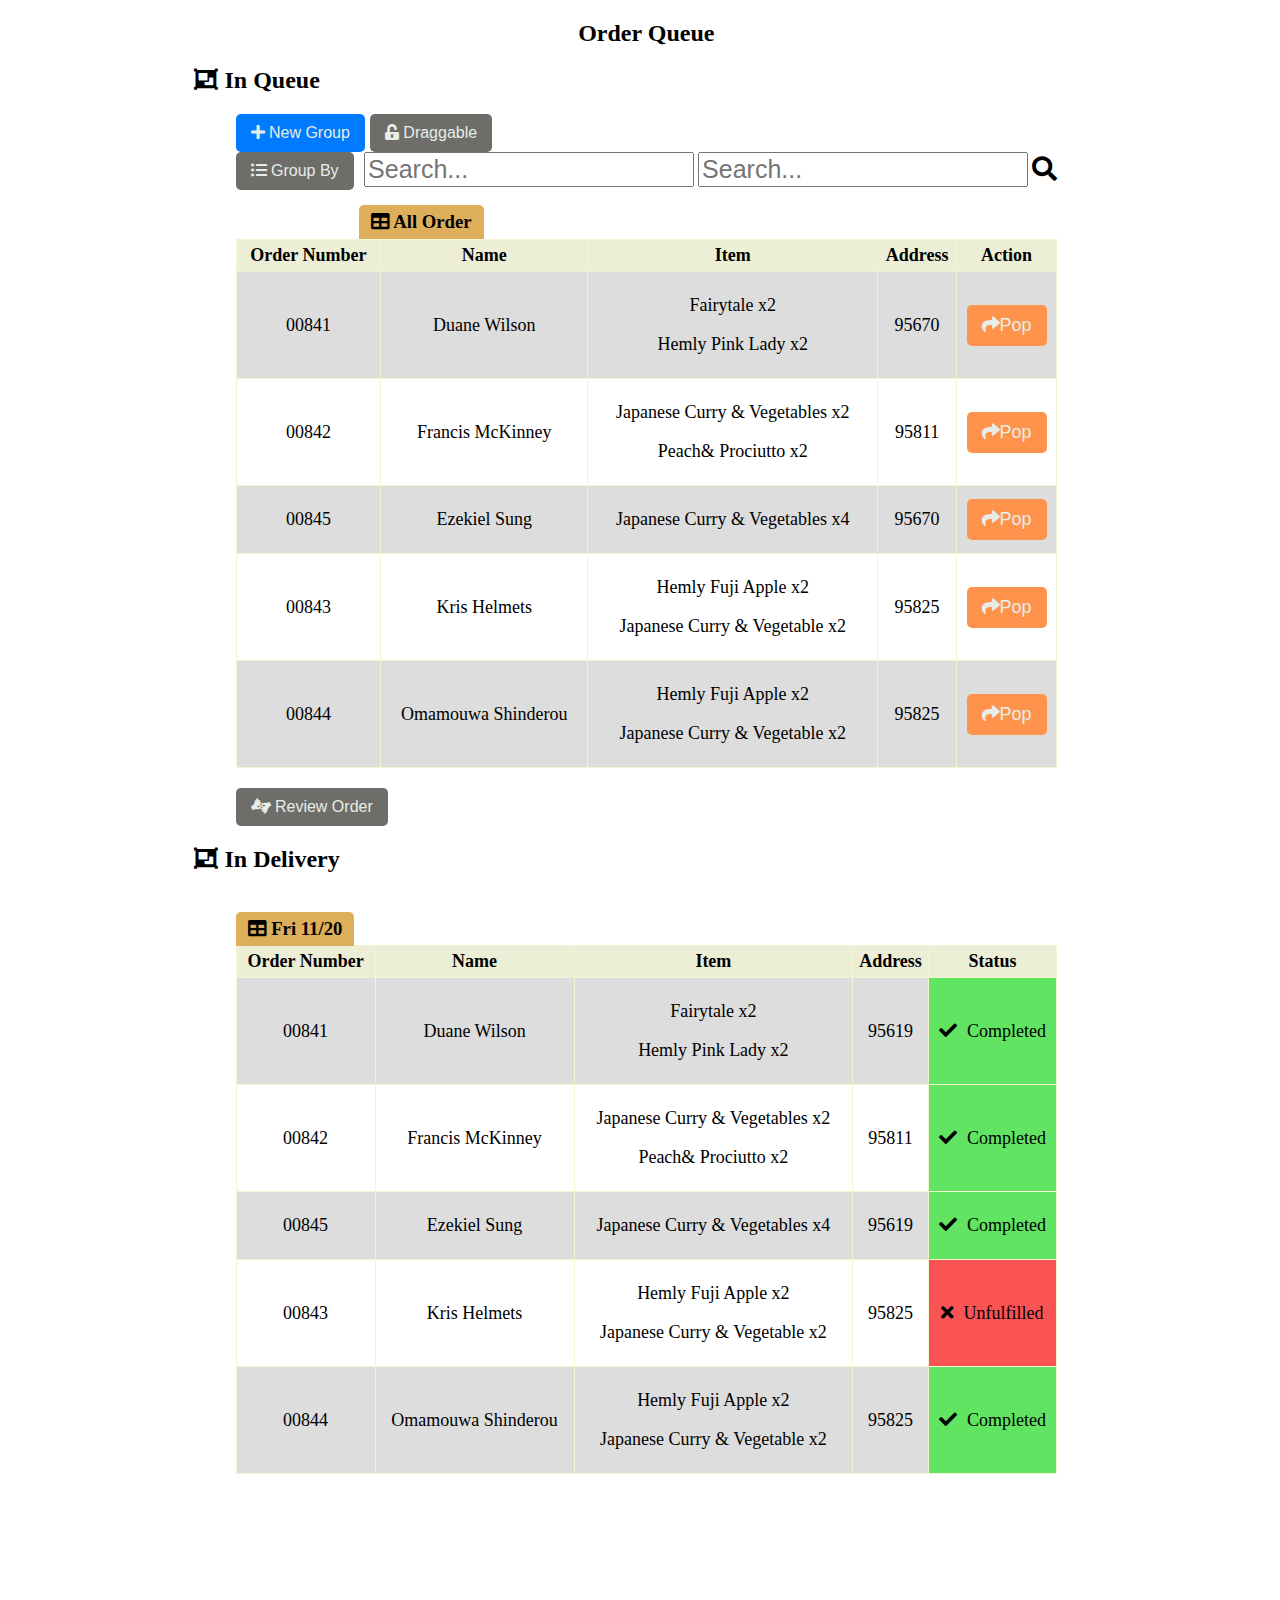
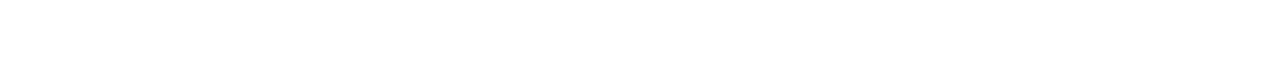
==== index.html @ 40609238 "Update index.html" ====
<!DOCTYPE html>
<html>
    <head>
        <link rel="stylesheet" href="queue.css">
        <link rel="stylesheet" href="modal.css">
        <link rel="stylesheet" href="https://cdnjs.cloudflare.com/ajax/libs/font-awesome/5.15.1/css/all.min.css">
        <title >Delta Hand Pie Internal-Queue </title>
    </head>
<body>
    <header>

    </header>
    <div class="container content">
        <h2 class ="content-heading"></i>Order Queue</h2>
        <div class = "content-label">
            <h2 class="queue-heading">
                <i class="fa fa-object-group" aria-hidden="true"></i> In Queue</h2>
            <div class="newGroup">
                <button id="modal-btn" type="button" class = "button button-add">
                    <i class="fa fa-plus"></i>
                    New Group
                </button>
            </div>
                
            <div dra id="my-modal" class="modal">
                <div class="modal-content">
                 <div class="modal-header">
                <span class="close">&times;</span>
                 <h2>Create New Group</h2>
                </div>
                <div class="modal-body">
                    <form>
                        <fieldset>
                          <legend>New Group</legend>
                          <p>
                            <label>Group Name:</label>
                            <input type = "text"
                                   id = "groupName"
                                   value = "95670" 
                                   placeholder="Enter Group Name"/>
                        </fieldset>
                      </form>
                </div>
                <div class="modal-footer">
                <form action="createGroup.html">
                    <input class="button button-modal" type="submit" value="OK" />
                    <form action="index.html">
                        <input class="button button-modal" type="submit" value="Cancel" />
                    </form>
                </form>
                
                 </div>
                </div>
            </div>
            <button id="dragble-button" type="button" class = "button button-hold">
                <i id="unlockIcon" class="fa fa-unlock-alt" aria-hidden="true"></i>
                Draggable
            </button>
            <div class="search-box">

                <input id="myInput" type = "text" placeholder="Search..." onkeyup="filterTable()">
                <input type = "text" placeholder="Search...">
                <i class="fa fa-search" aria-hidden="true"></i>
            </div>
            <div class="dropdown">  <button type="button" class = "button button-normal">
                <i class="fa fa-list-ul" aria-hidden="true"></i>
                Group By
            </button></div>
           
        </div>
        <div class= "queue-catagories">
            <h3 class = "queue-group-heading">
                <i class="fa fa-table" aria-hidden="true"></i> All Order</h3>
            <table id="allOrderTable" class = "table-content">
                <tr>
                    <th>Order Number</th>
                    <th>Name</th>
                    <th>Item</th>
                    <th>Address</th>
                    <th>Action</th>
                </tr>
                <tr>
                    <td>00841</td>
                    <td>Duane Wilson</td>
                    <td>
                        <p>Fairytale x2</p>
                        <p>Hemly Pink Lady x2</p>
                    </td>
                    <td>95670</td>
                    <td>
                        <button class="button button-pop" onclick="pop(this)">
                            <i class="fa fa-share" aria-hidden="true"></i></i>Pop
                        </button>
                    </td>
                </tr>
                <tr>
                    <td>00842</td>
                    <td>Francis McKinney</td>
                    <td>
                        <p>Japanese Curry & Vegetables x2</p>
                        <p>Peach& Prociutto x2</p>
                    </td>
                    <td>95811</td>
                    <td>
                        <button class="button button-pop"onclick="pop(this)">
                            <i class="fa fa-share" aria-hidden="true"></i></i>Pop
                        </button>
                    </td>
                </tr>
                <tr>
                    <td>00845</td>
                    <td>Ezekiel Sung</td>
                    <td>
                        <p>Japanese Curry & Vegetables x4</p></td>
                    <td>95670</td>
                    <td>
                        <button class="button button-pop"onclick="pop(this)">
                            <i class="fa fa-share" aria-hidden="true"></i></i>Pop
                        </button>
                    </td>
                </tr>
                <tr>
                    <td>00843</td>
                    <td>Kris Helmets</td>
                    <td>
                        <p>Hemly Fuji Apple x2</p>
                        <p>Japanese Curry & Vegetable x2</p>
                    </td>
                    <td>95825</td>
                    <td>
                        <button class="button button-pop"onclick="pop(this)">
                            <i class="fa fa-share" aria-hidden="true"></i></i>Pop
                        </button>
                    </td>
                </tr>
                <tr>
                    <td>00844</td>
                    <td>Omamouwa Shinderou</td>
                    <td>
                        <p>Hemly Fuji Apple x2</p>
                        <p>Japanese Curry & Vegetable x2</p>
                    </td>
                    <td>95825</td>
                    <td>
                        <button class="button button-pop"onclick="pop(this)">
                            <i class="fa fa-share" aria-hidden="true"></i></i>Pop
                        </button>
                    </td>
                </tr>
            </table>
        </div>
         
        <button type="button" class = "button button-normal">
            <i class="fa fa-american-sign-language-interpreting" aria-hidden="true"></i>
            Review Order
        </button>
                    
      
        <div class="queue-catagories">
            <h2 class="queue-heading">
                <i class="fa fa-object-group" aria-hidden="true"></i> In Delivery</h2>
        </div>
        <h3 class = "queue-group-heading">
            <i class="fa fa-table" aria-hidden="true"></i> Fri 11/20 </h3>
        <table class = "table-content">
            <tr>
                <th>Order Number</th>
                <th>Name</th>
                <th>Item</th>
                <th>Address</th>
                <th>Status</th>
            </tr>
            <tr>
                <td>00841</td>
                <td>Duane Wilson</td>
                <td>
                    <p>Fairytale x2</p>
                    <p>Hemly Pink Lady x2</p>
                </td>
                <td>95619</td>
                <td class="status completed">
                    <i class="fa fa-check"></i>Completed
                </td>
            </tr>
            <tr>
                <td>00842</td>
                <td>Francis McKinney</td>
                <td>
                    <p>Japanese Curry & Vegetables x2</p>
                    <p>Peach& Prociutto x2</p>
                </td>
                <td>95811</td>
                <td class="status completed">
                    <i class="fa fa-check"></i>Completed
                </td>
            </tr>
            <tr>
                <td>00845</td>
                <td>Ezekiel Sung</td>
                <td>
                    <p>Japanese Curry & Vegetables x4</p></td>
                <td>95619</td>
                <td class="status completed">
                    <i class="fa fa-check"></i>Completed
                </td>
            </tr>
            <tr>
                <td>00843</td>
                <td>Kris Helmets</td>
                <td>
                    <p>Hemly Fuji Apple x2</p>
                    <p>Japanese Curry & Vegetable x2</p>
                </td>
                <td>95825</td>
                <td class="status unfulfilled">
                    <i class="fa fa-times"></i>Unfulfilled
                </td>
            </tr>
            <tr>
                <td>00844</td>
                <td>Omamouwa Shinderou</td>
                <td>
                    <p>Hemly Fuji Apple x2</p>
                    <p>Japanese Curry & Vegetable x2</p>
                </td>
                <td>95825</td>
                <td class="status completed">
                    <i class="fa fa-check"></i>Completed
                </td>
            </tr>
        </table>
    </div>
    <script src ="main.js">
    </script>
</body>

</html>
---- queue.css ----
.container{
    width:65%;
    margin-left: 18%;
    margin-bottom:200px;
}
.content-heading{
    text-align: center;
}
.queue-heading{
    margin-left: -5%;
}
.queue-group-heading{
    background-color: rgb(221, 175, 90);
    display: inline-block;
    padding: 6px 12px;
    border-top-left-radius: 5px;
    border-top-right-radius: 5px;
}

.table-content{
    border-collapse: collapse;
    border-bottom-right-radius: 10px;
    border-bottom-left-radius: 10px;
    font-size: 18px;
    margin-top: -19px;
    margin-bottom: 20px;
    width: 100%;
}
tr:first-child{
    padding-top:20px;
    padding-bottom:20px;
    padding-right:20px;
    background-color: rgb(236, 238, 214);
}
td,th{
    border: 1px solid #f2f5d2;
    text-align: center;
    padding: 5px 0px;
}
tr:nth-child(even) {
    background-color: #dddddd;
  }
.search-box{
    float: right;
}

.search-box input[type="text"] {
    font-size:25px;
    display: inline-block;
}

.search-box input[type="text"]:focus {
    outline: 0;
  }
.search-box i{
    font-size:25px;
    text-align: center;
}
.no-table{
    text-align: center;
}
.button {
    padding: 10px 15px;
    font-size: 1em;
    border-radius: 5px;
    border: 0;
    color: rgb(230, 238, 231);
}
a {
    text-decoration: none;;
}  
.button-add{
    background: #007bff;
}
.button-hold{
    background: #6e6d6a;
}
.button-normal{
    background: #6e6d6a;
}
.button-pop{
    background: #ff934b;
}
.button-modal{
    background: #e9e7da;
    color: rgb(20, 22, 20);
}
.button-drop{
    background: #6e6d6a;
}
.status.completed{
    background: rgb(97, 228, 97);
}
.status.unfulfilled{
    background: rgb(250, 83, 83);
}
.status.inDelivery{
    background: rgb(196, 192, 3);
}
.status i{
    margin-right: 10px;
}

.dropdown{
    float:left;
    padding-right: 5px;
}
.newGroup{
    float:left;
    padding-right: 5px;
}
---- modal.css ----
:root {
    --modal-duration: 1s;
    --modal-color: linear-gradient(90deg, rgba(2,0,36,1) 0%, rgb(178, 105, 241) 50%, rgba(2,0,36,1) 100%);
}
.modal {
    display: none;
    position: fixed;
    z-index: 1;
    left: 0;
    top: 0;
    height: 100%;
    width: 100%;
    overflow: auto;
    background-color: rgba(0, 0, 0, 0.5);
  }
  
  .modal-content {
    margin: 10% auto;
    width: 60%;
    box-shadow: 0 5px 8px 0 rgba(0, 0, 0, 0.2), 0 7px 20px 0 rgba(0, 0, 0, 0.17);
    animation-name: modalopen;
    animation-duration: var(--modal-duration);
  }
  
  .modal-header h2,
  .modal-footer h3 {
    margin: 0;
  }
  
  .modal-header {
    background: var(--modal-color);
    padding: 15px;
    color: #fff;
    border-top-left-radius: 5px;
    border-top-right-radius: 5px;
  }
  
  .modal-body {
    padding: 10px 20px;
    background: #fff;
  }
  
  .modal-footer {
    background: var(--modal-color);
    padding: 10px;
    color: #fff;
    text-align: center;
    border-bottom-left-radius: 5px;
    border-bottom-right-radius: 5px;
  }
  
  .close {
    color: #ccc;
    float: right;
    font-size: 30px;
    color: #fff;
  }
  
  .close:hover,
  .close:focus {
    color: #000;
    text-decoration: none;
    cursor: pointer;
  }
  
  @keyframes modalopen {
    from {
      opacity: 0;
    }
    to {
      opacity: 1;
    }
  }
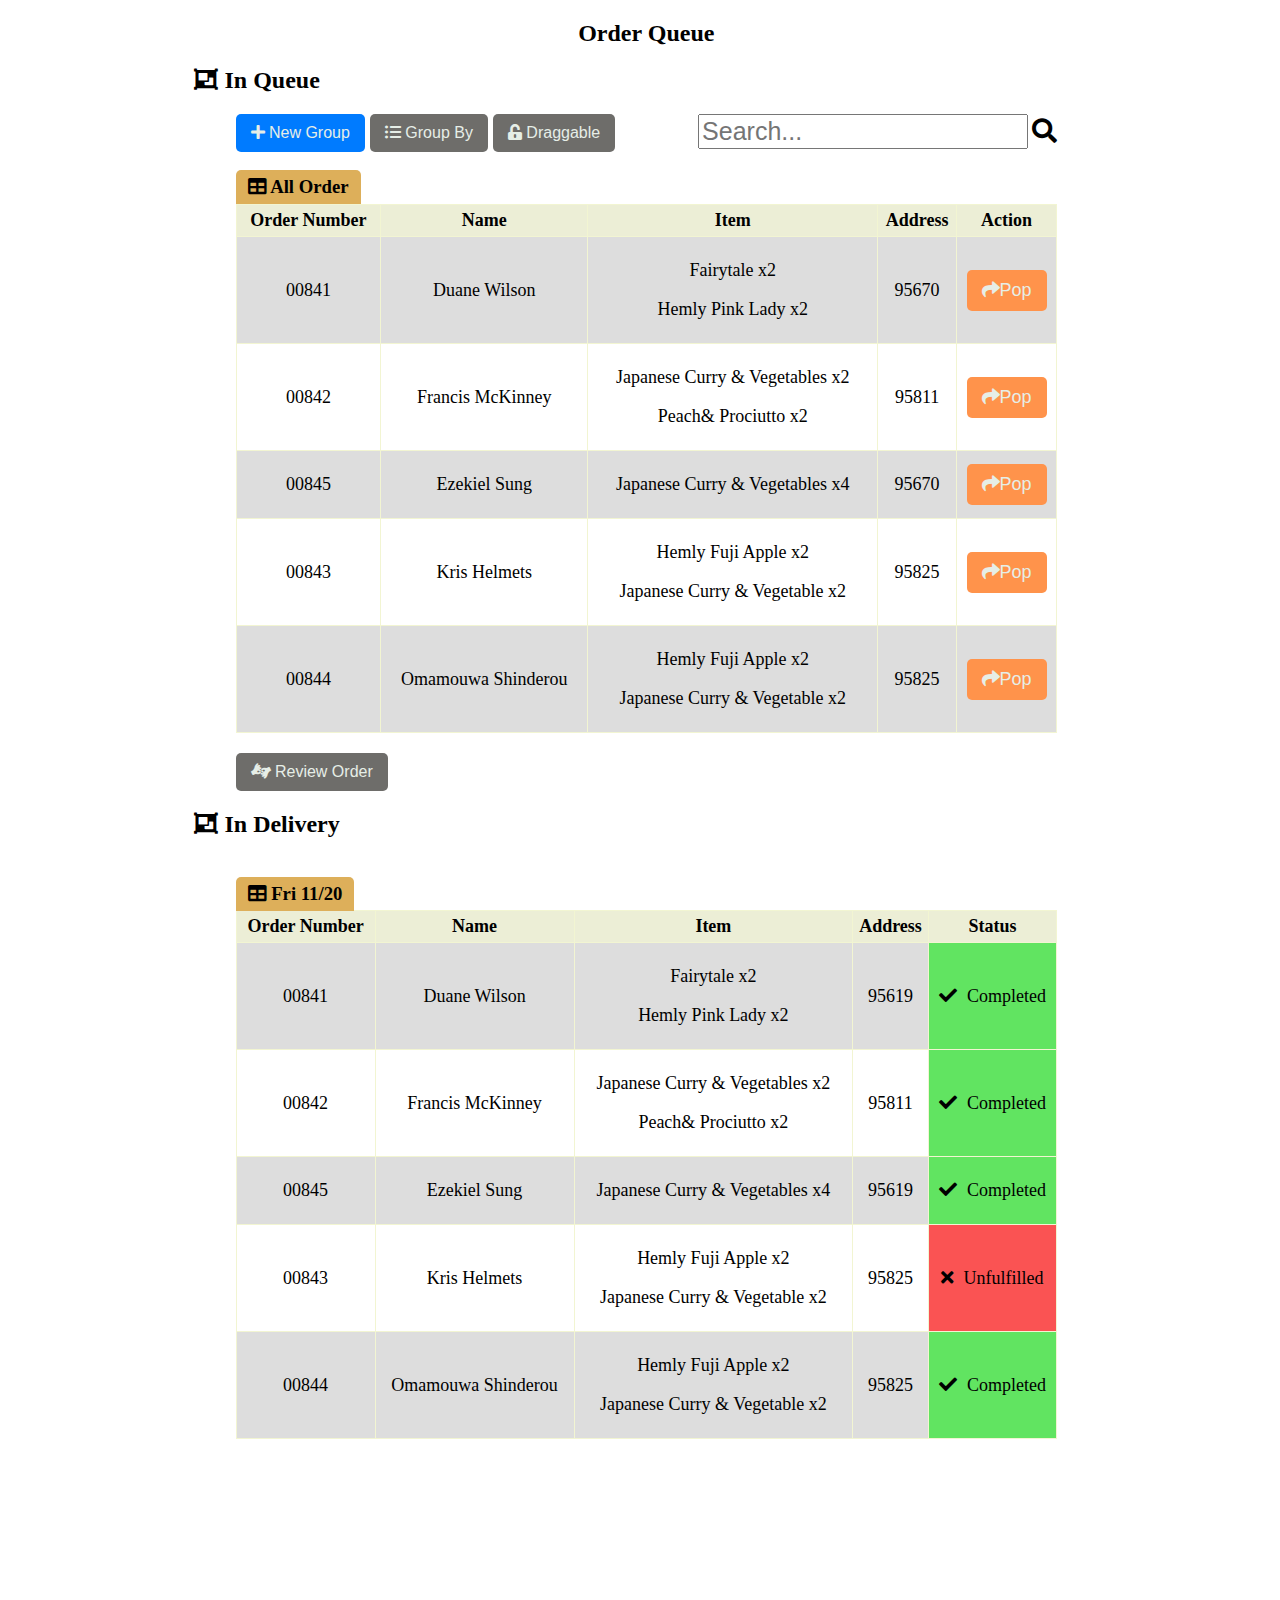
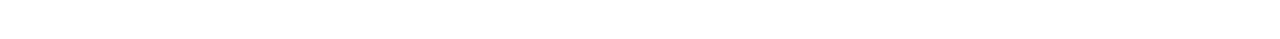
==== commit 2dbdc806: "test" ====
--- a/index.html
+++ b/index.html
@@ -57,9 +57,7 @@
                 Draggable
             </button>
             <div class="search-box">
-
                 <input id="myInput" type = "text" placeholder="Search..." onkeyup="filterTable()">
-                <input type = "text" placeholder="Search...">
                 <i class="fa fa-search" aria-hidden="true"></i>
             </div>
             <div class="dropdown">  <button type="button" class = "button button-normal">
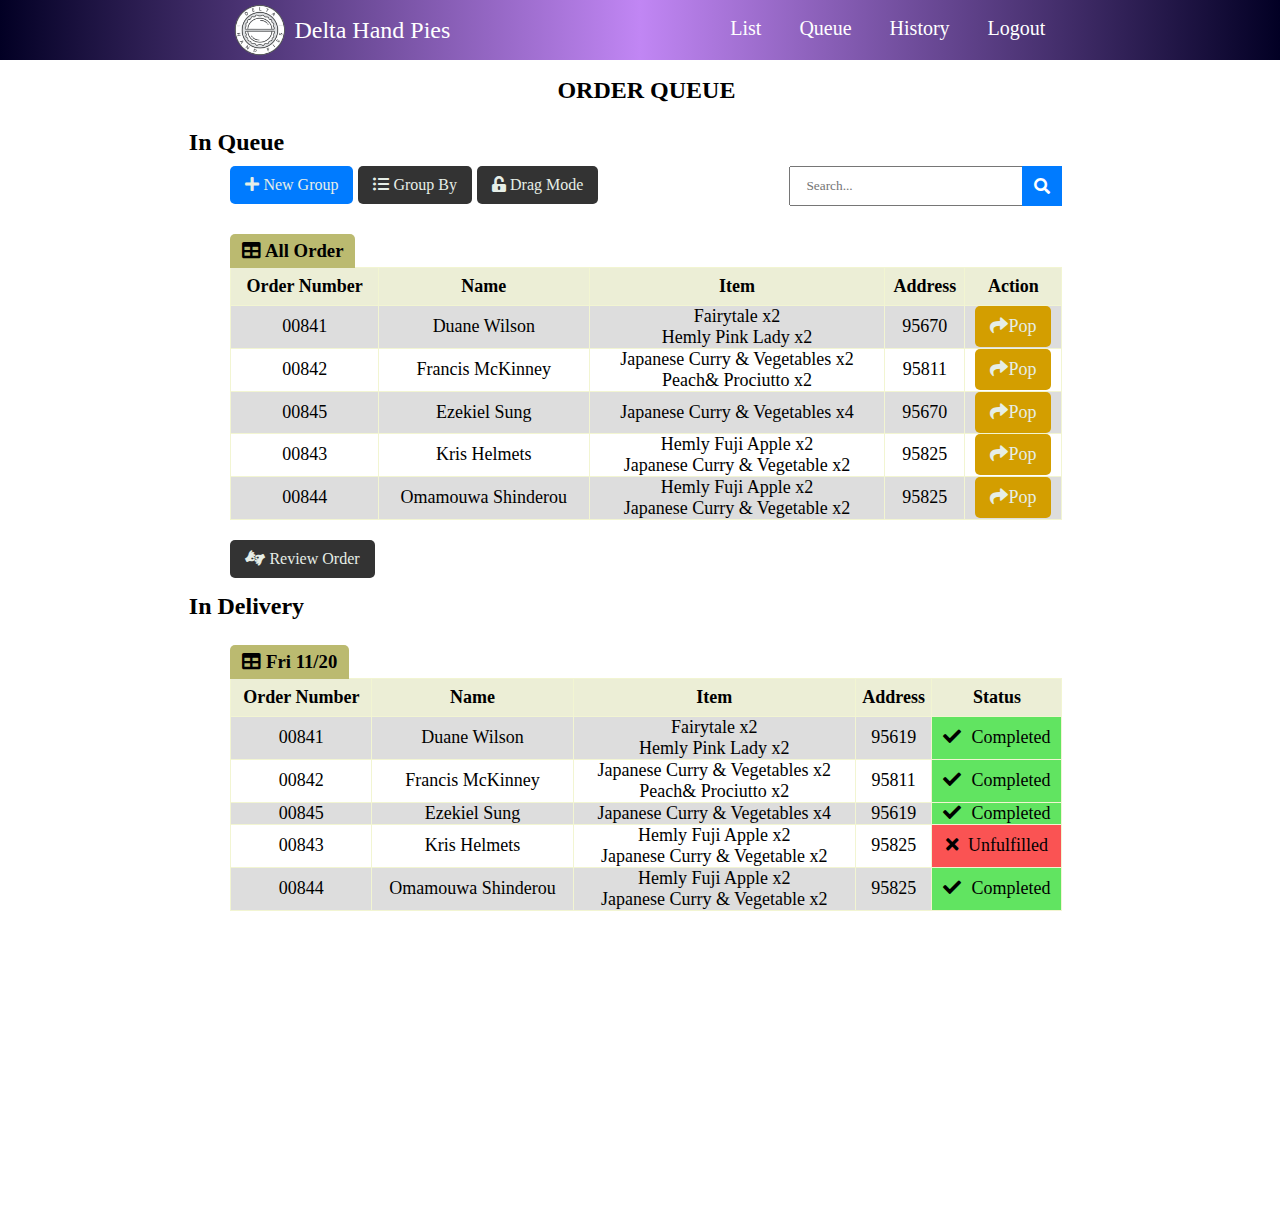
==== commit 5941fe84: "final improve Hi-fidelity" ====
--- a/index.html
+++ b/index.html
@@ -3,25 +3,40 @@
     <head>
         <link rel="stylesheet" href="queue.css">
         <link rel="stylesheet" href="modal.css">
+        <link rel="stylesheet" href="nav.css">
+        <link rel="stylesheet" href="dropdown.css">
         <link rel="stylesheet" href="https://cdnjs.cloudflare.com/ajax/libs/font-awesome/5.15.1/css/all.min.css">
         <title >Delta Hand Pie Internal-Queue </title>
     </head>
 <body>
     <header>
-
+        <nav>
+			<div class="container">
+			<div class="nav-brand"> 
+				<img src="logo.png" alt="">
+				<h2>Delta Hand Pies</h2>
+			</div>
+			<ul>
+				<li><a href="list.html">List</a></li>
+				<li><a href="queue.html">Queue</a></li>
+				<li><a href="#">History</a></li>
+				<li><a href="index.html">Logout</a></li>
+			</ul>
+			</div>
+		</nav>
     </header>
     <div class="container content">
-        <h2 class ="content-heading"></i>Order Queue</h2>
+        <h2 class ="content-heading"></i>ORDER QUEUE</h2>
         <div class = "content-label">
             <h2 class="queue-heading">
-                <i class="fa fa-object-group" aria-hidden="true"></i> In Queue</h2>
+                </i> In Queue</h2>
             <div class="newGroup">
                 <button id="modal-btn" type="button" class = "button button-add">
                     <i class="fa fa-plus"></i>
                     New Group
                 </button>
             </div>
-                
+            
             <div dra id="my-modal" class="modal">
                 <div class="modal-content">
                  <div class="modal-header">
@@ -35,37 +50,50 @@
                           <p>
                             <label>Group Name:</label>
                             <input type = "text"
-                                   id = "groupName"
-                                   value = "95670" 
-                                   placeholder="Enter Group Name"/>
+                                   id = "newGroupName" 
+                                   placeholder="Enter Group Name"
+                                   onkeyup="getName()">
                         </fieldset>
                       </form>
                 </div>
                 <div class="modal-footer">
-                <form action="createGroup.html">
-                    <input class="button button-modal" type="submit" value="OK" />
-                    <form action="index.html">
-                        <input class="button button-modal" type="submit" value="Cancel" />
-                    </form>
-                </form>
+                    <button id="create-group" type="button" class = "button button-hold" onclick="addGroup()">
+                        <i class="fa fa-check" aria-hidden="true"></i>
+                        OK
+                </button>
+                <button id ="close" type="button" class = "button button-hold">
+                    <i class="fa fa-times" aria-hidden="true"></i>
+                        Cancel
+                </button>
                 
                  </div>
                 </div>
             </div>
             <button id="dragble-button" type="button" class = "button button-hold">
                 <i id="unlockIcon" class="fa fa-unlock-alt" aria-hidden="true"></i>
-                Draggable
+                Drag Mode
             </button>
             <div class="search-box">
-                <input id="myInput" type = "text" placeholder="Search..." onkeyup="filterTable()">
+                <input id="mySearchInput" type = "text" placeholder="Search..." onkeyup="filterTable()">
                 <i class="fa fa-search" aria-hidden="true"></i>
             </div>
-            <div class="dropdown">  <button type="button" class = "button button-normal">
-                <i class="fa fa-list-ul" aria-hidden="true"></i>
-                Group By
-            </button></div>
+            <div class="dropdown"> 
+                <button type="button" class = "button button-drop" onclick="dropDown()">
+               <i class="fa fa-list-ul" aria-hidden="true"></i>
+               Group By
+                </button>
+               <div id="myDropdown" class="dropdown-content">
+                <button type="button" class = "button button-dropDown" onclick="SortByDate()">
+                        Date
+                </button>
+                <button type="button" class = "button button-dropDown"onclick="SortByAddress()">
+                        Address
+                </button>
+               </div> 
+           </div>
            
         </div>
+     
         <div class= "queue-catagories">
             <h3 class = "queue-group-heading">
                 <i class="fa fa-table" aria-hidden="true"></i> All Order</h3>
@@ -77,7 +105,7 @@
                     <th>Address</th>
                     <th>Action</th>
                 </tr>
-                <tr>
+                <tr class="draggable" draggable="false" ondragstart="start()" ondragover="dragover()" ondrop="drop()">
                     <td>00841</td>
                     <td>Duane Wilson</td>
                     <td>
@@ -91,7 +119,7 @@
                         </button>
                     </td>
                 </tr>
-                <tr>
+                <tr class="draggable" draggable="false" ondragstart="start()" ondragover="dragover()" ondrop="drop()">
                     <td>00842</td>
                     <td>Francis McKinney</td>
                     <td>
@@ -105,7 +133,7 @@
                         </button>
                     </td>
                 </tr>
-                <tr>
+                <tr class="draggable" draggable="false" ondragstart="start()" ondragover="dragover()"ondrop="drop()">
                     <td>00845</td>
                     <td>Ezekiel Sung</td>
                     <td>
@@ -117,7 +145,7 @@
                         </button>
                     </td>
                 </tr>
-                <tr>
+                <tr class="draggable" draggable="false" ondragstart="start()" ondragover="dragover()"ondrop="drop()">
                     <td>00843</td>
                     <td>Kris Helmets</td>
                     <td>
@@ -131,7 +159,7 @@
                         </button>
                     </td>
                 </tr>
-                <tr>
+                <tr class="draggable" draggable="false" ondragstart="start()" ondragover="dragover()"ondrop="drop()">
                     <td>00844</td>
                     <td>Omamouwa Shinderou</td>
                     <td>
@@ -148,86 +176,199 @@
             </table>
         </div>
          
-        <button type="button" class = "button button-normal">
+        <button id="modal-btn1"  type="button" class = "button button-normal">
             <i class="fa fa-american-sign-language-interpreting" aria-hidden="true"></i>
             Review Order
         </button>
+        <div dra id="my-modal1" class="modal">
+            <div class="modal-content">
+             <div class="modal-header">
+            <span class="close1">&times;</span>
+             <h2>Review Order</h2>
+            </div>
+            <div class="modal-body">
+                <form>
+                    <fieldset>
+                      <legend>All Group Order</legend>
+                      <h3 class = "queue-group-heading">
+                        <i class="fa fa-table" aria-hidden="true"></i> 95670</h3>
+                        <table class = "table-content">
+                            <tr>
+                                <th>Order Number</th>
+                                <th>Name</th>
+                                <th>Item</th>
+                                <th>Address</th>
+    
+                            </tr>
+                            <tr class="draggable" draggable="false" ondragstart="start()" ondragover="dragover()">
+                                <td>00841</td>
+                                <td>Duane Wilson</td>
+                                <td>
+                                    <p>Fairytale x2</p>
+                                    <p>Hemly Pink Lady x2</p>
+                                </td>
+                                <td>95670</td>
+                             
+                            </tr>
+                            
+                            <tr class="draggable" draggable="false" ondragstart="start()" ondragover="dragover()"> 
+                                <td>00845</td>
+                                <td>Ezekiel Sung</td>
+                                <td>
+                                    <p>Japanese Curry & Vegetables x4</p></td>
+                                <td>95670</td>
+                              
+                            </tr>
+                          
+                        </table>
+                    <h3 class = "queue-group-heading">
+                        <i class="fa fa-table" aria-hidden="true"></i> 95811</h3>
+                    <table class = "table-content">
+                        <tr>
+                            <th>Order Number</th>
+                            <th>Name</th>
+                            <th>Item</th>
+                            <th>Address</th>
+                           
+                        </tr>
+                        <tr class="draggable" draggable="false" ondragstart="start()" ondragover="dragover()">
+                            <td>00842</td>
+                            <td>Francis McKinney</td>
+                            <td>
+                                <p>Japanese Curry & Vegetables x2</p>
+                                <p>Peach& Prociutto x2</p>
+                            </td>
+                            <td>95811</td>
+                          
+                        </tr>
+                      
+                          
+                    </table>
+                    <h3 class = "queue-group-heading">
+                        <i class="fa fa-table" aria-hidden="true"></i> 95825</h3>
+                    <table class = "table-content">
+                        <tr>
+                            <th>Order Number</th>
+                            <th>Name</th>
+                            <th>Item</th>
+                            <th>Address</th>
+                            
+                        </tr>
+                        <tr class="draggable" draggable="false" ondragstart="start()" ondragover="dragover()">
+                            <td>00843</td>
+                            <td>Kris Helmets</td>
+                            <td>
+                                <p>Hemly Fuji Apple x2</p>
+                                <p>Japanese Curry & Vegetable x2</p>
+                            </td>
+                            <td>95825</td>
+                            
+                        </tr>
+                        <tr class="draggable" draggable="false" ondragstart="start()" ondragover="dragover()">
+                            <td>00844</td>
+                            <td>Omamouwa Shinderou</td>
+                            <td>
+                                <p>Hemly Fuji Apple x2</p>
+                                <p>Japanese Curry & Vegetable x2</p>
+                            </td>
+                            <td>95825</td>
+                           
+                        </tr>
+                    </table> 
+                    </fieldset>
+                  </form>
+            </div>
+            <div class="modal-footer">
+            <button id="create-group" type="button" class = "button button-hold" onclick="pushOrder()">
+                    <i class="fa fa-check" aria-hidden="true"></i>
+                    Push Order
+            </button>
+            <button id ="close1" type="button" class = "button button-hold">
+                <i class="fa fa-times" aria-hidden="true"></i>
+                    Cancel
+            </button>
+            
+             </div>
+            </div>
+        </div>             
                     
-      
-        <div class="queue-catagories">
-            <h2 class="queue-heading">
-                <i class="fa fa-object-group" aria-hidden="true"></i> In Delivery</h2>
+            <div class="queue-catagories">
+                <h2 class="queue-heading">
+                    </i> In Delivery</h2>
+            
+            <h3 class = "queue-group-heading">
+                <i class="fa fa-table" aria-hidden="true"></i> Fri 11/20 </h3>
+            <table class = "table-content">
+                <tr>
+                    <th>Order Number</th>
+                    <th>Name</th>
+                    <th>Item</th>
+                    <th>Address</th>
+                    <th>Status</th>
+                </tr>
+                <tr>
+                    <td>00841</td>
+                    <td>Duane Wilson</td>
+                    <td>
+                        <p>Fairytale x2</p>
+                        <p>Hemly Pink Lady x2</p>
+                    </td>
+                    <td>95619</td>
+                    <td class="status completed">
+                        <i class="fa fa-check"></i>Completed
+                    </td>
+                </tr>
+                <tr>
+                    <td>00842</td>
+                    <td>Francis McKinney</td>
+                    <td>
+                        <p>Japanese Curry & Vegetables x2</p>
+                        <p>Peach& Prociutto x2</p>
+                    </td>
+                    <td>95811</td>
+                    <td class="status completed">
+                        <i class="fa fa-check"></i>Completed
+                    </td>
+                </tr>
+                <tr>
+                    <td>00845</td>
+                    <td>Ezekiel Sung</td>
+                    <td>
+                        <p>Japanese Curry & Vegetables x4</p></td>
+                    <td>95619</td>
+                    <td class="status completed">
+                        <i class="fa fa-check"></i>Completed
+                    </td>
+                </tr>
+                <tr>
+                    <td>00843</td>
+                    <td>Kris Helmets</td>
+                    <td>
+                        <p>Hemly Fuji Apple x2</p>
+                        <p>Japanese Curry & Vegetable x2</p>
+                    </td>
+                    <td>95825</td>
+                    <td class="status unfulfilled">
+                        <i class="fa fa-times"></i>Unfulfilled
+                    </td>
+                </tr>
+                <tr>
+                    <td>00844</td>
+                    <td>Omamouwa Shinderou</td>
+                    <td>
+                        <p>Hemly Fuji Apple x2</p>
+                        <p>Japanese Curry & Vegetable x2</p>
+                    </td>
+                    <td>95825</td>
+                    <td class="status completed">
+                        <i class="fa fa-check"></i>Completed
+                    </td>
+                </tr>
+            </table>
         </div>
-        <h3 class = "queue-group-heading">
-            <i class="fa fa-table" aria-hidden="true"></i> Fri 11/20 </h3>
-        <table class = "table-content">
-            <tr>
-                <th>Order Number</th>
-                <th>Name</th>
-                <th>Item</th>
-                <th>Address</th>
-                <th>Status</th>
-            </tr>
-            <tr>
-                <td>00841</td>
-                <td>Duane Wilson</td>
-                <td>
-                    <p>Fairytale x2</p>
-                    <p>Hemly Pink Lady x2</p>
-                </td>
-                <td>95619</td>
-                <td class="status completed">
-                    <i class="fa fa-check"></i>Completed
-                </td>
-            </tr>
-            <tr>
-                <td>00842</td>
-                <td>Francis McKinney</td>
-                <td>
-                    <p>Japanese Curry & Vegetables x2</p>
-                    <p>Peach& Prociutto x2</p>
-                </td>
-                <td>95811</td>
-                <td class="status completed">
-                    <i class="fa fa-check"></i>Completed
-                </td>
-            </tr>
-            <tr>
-                <td>00845</td>
-                <td>Ezekiel Sung</td>
-                <td>
-                    <p>Japanese Curry & Vegetables x4</p></td>
-                <td>95619</td>
-                <td class="status completed">
-                    <i class="fa fa-check"></i>Completed
-                </td>
-            </tr>
-            <tr>
-                <td>00843</td>
-                <td>Kris Helmets</td>
-                <td>
-                    <p>Hemly Fuji Apple x2</p>
-                    <p>Japanese Curry & Vegetable x2</p>
-                </td>
-                <td>95825</td>
-                <td class="status unfulfilled">
-                    <i class="fa fa-times"></i>Unfulfilled
-                </td>
-            </tr>
-            <tr>
-                <td>00844</td>
-                <td>Omamouwa Shinderou</td>
-                <td>
-                    <p>Hemly Fuji Apple x2</p>
-                    <p>Japanese Curry & Vegetable x2</p>
-                </td>
-                <td>95825</td>
-                <td class="status completed">
-                    <i class="fa fa-check"></i>Completed
-                </td>
-            </tr>
-        </table>
     </div>
+ 
+        
     <script src ="main.js">
     </script>
 </body>
--- a/queue.css
+++ b/queue.css
@@ -1,21 +1,34 @@
 
+* {
+    padding: 0;
+    margin: 0;
+    font-family: Raleway, Georgia, 'Times New Roman', Times, serif;
+}
 .container{
     width:65%;
     margin-left: 18%;
-    margin-bottom:200px;
+    padding-bottom: 300px;
+}
+.queue-catagories{
+    padding-top: 15px;
 }
 .content-heading{
     text-align: center;
+    margin-top: 2%;
+    margin-bottom:3%;
 }
 .queue-heading{
     margin-left: -5%;
+    margin-bottom: 10px;
 }
 .queue-group-heading{
-    background-color: rgb(221, 175, 90);
+    background-color: rgb(187,186,112);
     display: inline-block;
     padding: 6px 12px;
     border-top-left-radius: 5px;
     border-top-right-radius: 5px;
+    margin-top: 15px;
+    margin-bottom: 18px;
 }
 
 .table-content{
@@ -33,11 +46,17 @@
     padding-right:20px;
     background-color: rgb(236, 238, 214);
 }
-td,th{
+th{
     border: 1px solid #f2f5d2;
     text-align: center;
-    padding: 5px 0px;
+    padding: 8px 0px;
 }
+td{
+    border: 1px solid #f2f5d2;
+    text-align: center;
+    padding: 0  px 0px;
+}
+
 tr:nth-child(even) {
     background-color: #dddddd;
   }
@@ -46,16 +65,24 @@
 }
 
 .search-box input[type="text"] {
-    font-size:25px;
+    padding: 10px 15px;
+    width: 200px;
     display: inline-block;
-}
+    margin-right: -5px;
+  }
 
 .search-box input[type="text"]:focus {
     outline: 0;
   }
 .search-box i{
-    font-size:25px;
-    text-align: center;
+    display: inline-block;
+  background: #007bff;
+  width: 40px; height: 40px;
+  box-sizing: border-box;
+  line-height: 40px;
+  text-align: center;;
+  color: #fff;
+  vertical-align: top;
 }
 .no-table{
     text-align: center;
@@ -74,20 +101,24 @@
     background: #007bff;
 }
 .button-hold{
-    background: #6e6d6a;
+    background: rgb(51,51,51);
 }
 .button-normal{
-    background: #6e6d6a;
+    background: rgb(51,51,51);
 }
 .button-pop{
-    background: #ff934b;
+    background:rgb(211,158,0);
 }
 .button-modal{
     background: #e9e7da;
     color: rgb(20, 22, 20);
 }
 .button-drop{
-    background: #6e6d6a;
+    background: rgb(51,51,51);
+}
+.button-dropDown{
+    background: rgb(51,51,51);
+    width:120px;
 }
 .status.completed{
     background: rgb(97, 228, 97);
@@ -110,3 +141,16 @@
     float:left;
     padding-right: 5px;
 }
+
+.draggable.no-table{
+    text-align:center;
+}
+.first-row{
+    padding-top:20px;
+    padding-bottom:20px;
+    padding-right:20px;
+    background-color: rgb(236, 238, 214);
+}
+.bottomPage{
+    padding-bottom: 1250px;
+}--- a/modal.css
+++ b/modal.css
@@ -20,6 +20,7 @@
     box-shadow: 0 5px 8px 0 rgba(0, 0, 0, 0.2), 0 7px 20px 0 rgba(0, 0, 0, 0.17);
     animation-name: modalopen;
     animation-duration: var(--modal-duration);
+    padding:6px 12px;
   }
   
   .modal-header h2,
@@ -36,7 +37,7 @@
   }
   
   .modal-body {
-    padding: 10px 20px;
+    padding: 30px 30px;
     background: #fff;
   }
   
@@ -63,6 +64,20 @@
     cursor: pointer;
   }
   
+  .close1 {
+    color: #ccc;
+    float: right;
+    font-size: 30px;
+    color: #fff;
+  }
+  
+  .close1:hover,
+  .close1:focus {
+    color: #000;
+    text-decoration: none;
+    cursor: pointer;
+  }
+  
   @keyframes modalopen {
     from {
       opacity: 0;
--- a/nav.css
+++ b/nav.css
@@ -0,0 +1,83 @@
+body {
+	font-weight: 300;
+}
+
+a:hover, a:visited {
+	color: #fff;
+}
+
+nav {
+	width: 100%;
+	height: 60px;
+	background: rgb(2,0,36);
+	background: linear-gradient(90deg, rgba(2,0,36,1) 0%, rgba(193,134,244,1) 50%, rgba(2,0,36,1) 100%);
+}
+
+.nav-brand {
+	display: inline-block;
+}
+
+.nav-brand > *{
+    display: inline-block;
+    padding-bottom: 10px;
+}
+
+.nav-brand img {
+	height: 54px;
+	vertical-align: top;
+	padding: 3px;
+}
+
+.nav-brand h2 {
+	line-height: 60px;
+	font-size: 24px;
+	font-weight: 400;
+	color: #fff;
+}
+
+nav ul {
+	float: right;
+}
+
+nav ul li {
+	position: relative;
+	display: inline-block;		
+}
+
+nav ul li a {
+	display: block;
+	font-size: 20px;
+	padding: 17px 17px;
+	text-decoration: none;
+	color: #fff;
+}
+
+/*dropdown hidden by deafult*/
+nav ul li ul {
+	display: none;
+	position: absolute;
+	background-color: #f1f1f1;
+	min-width: 160px;
+	box-shadow: 0px 8px 16px 0px rgba(0,0,0,0.2);
+	z-index: 1;	  
+}
+
+nav ul li ul li {
+	width: 180px;
+}
+
+nav ul li ul li a {
+	padding: 8px 8px;
+	display: block;
+	text-decoration: none;
+}
+
+nav ul li:hover ul{
+	display: block;	
+}
+
+nav ul li ul li a:hover {
+	background-color: #fff;
+}
+
+
--- a/dropdown.css
+++ b/dropdown.css
@@ -0,0 +1,29 @@
+.dropdown {
+    position: relative;
+    display: inline-block;
+  }
+  
+  .dropdown-content {
+    display: none;
+    position: absolute;
+    background-color:transparent;
+    min-width: 120px;
+    overflow: auto;
+    box-shadow: 0px 8px 16px 0px rgba(119, 119, 119, 0.2);
+    z-index: 1;
+    border-bottom-left-radius: 10px;
+    border-top-left-radius: 10px;
+    border-bottom-right-radius: 10px;
+    border-top-right-radius: 10px;
+  }
+  
+  .dropdown-content a {
+    color: rgb(221, 221, 221);
+    padding: 8px 10px;
+    text-decoration: none;
+    display: block;
+  }
+  
+  .dropdown a:hover {background-color: rgb(143, 143, 143);}
+  
+  .show {display: block;}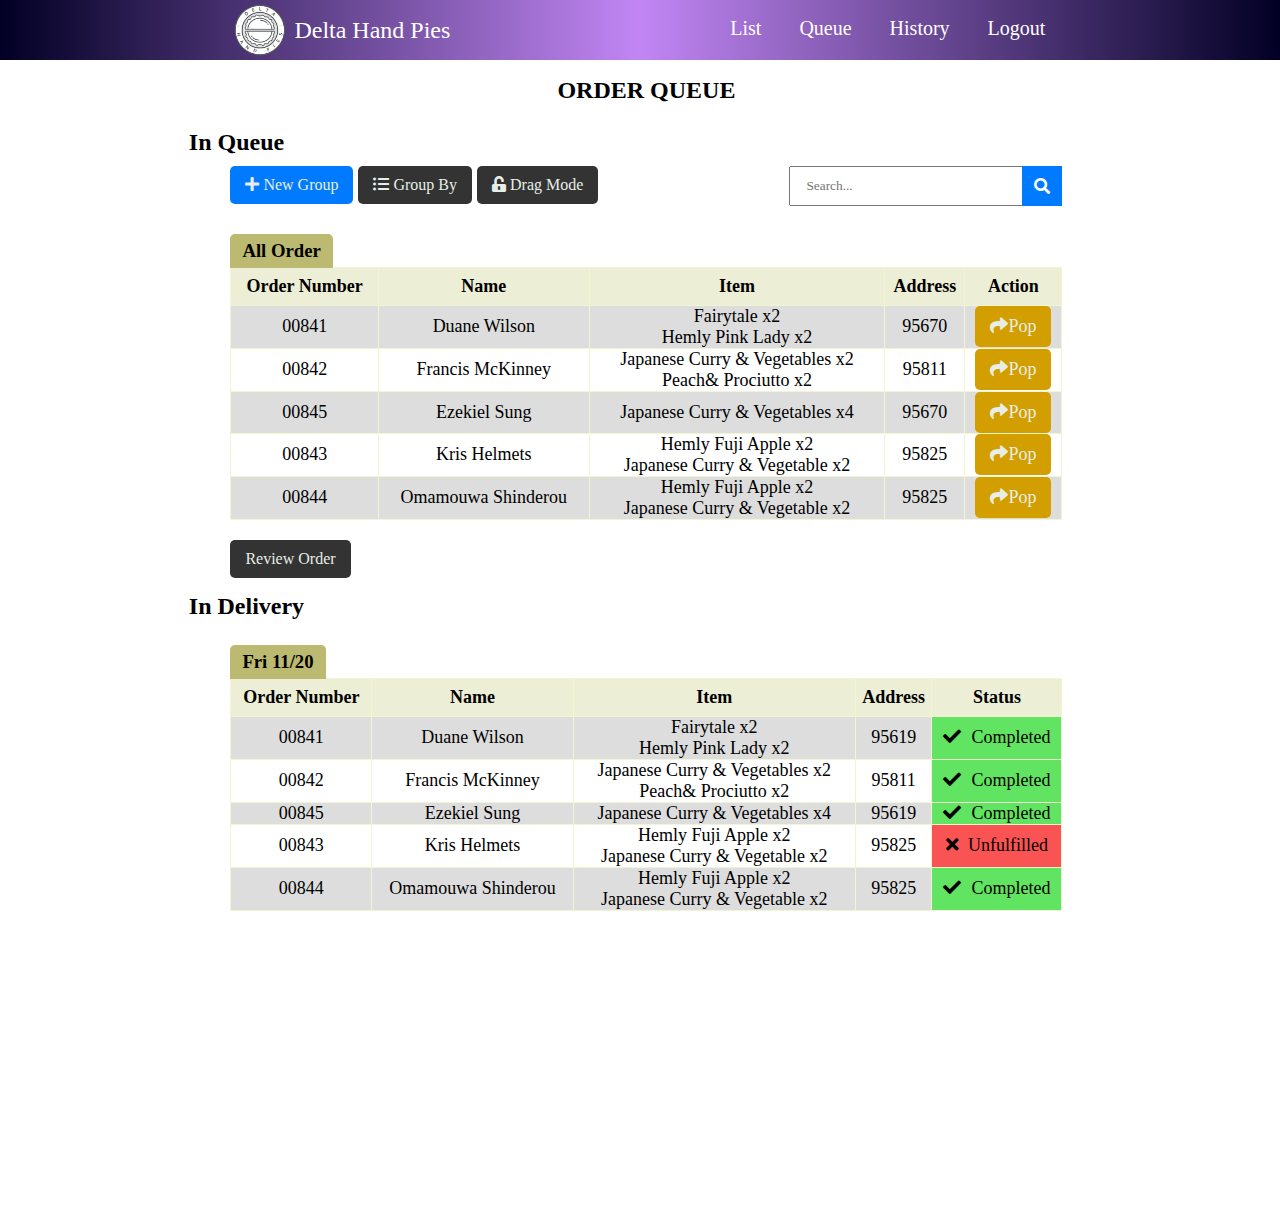
==== commit e7c72516: "final push" ====
--- a/index.html
+++ b/index.html
@@ -96,7 +96,7 @@
      
         <div class= "queue-catagories">
             <h3 class = "queue-group-heading">
-                <i class="fa fa-table" aria-hidden="true"></i> All Order</h3>
+                All Order</h3>
             <table id="allOrderTable" class = "table-content">
                 <tr>
                     <th>Order Number</th>
@@ -177,7 +177,6 @@
         </div>
          
         <button id="modal-btn1"  type="button" class = "button button-normal">
-            <i class="fa fa-american-sign-language-interpreting" aria-hidden="true"></i>
             Review Order
         </button>
         <div dra id="my-modal1" class="modal">
@@ -191,7 +190,7 @@
                     <fieldset>
                       <legend>All Group Order</legend>
                       <h3 class = "queue-group-heading">
-                        <i class="fa fa-table" aria-hidden="true"></i> 95670</h3>
+                        95670</h3>
                         <table class = "table-content">
                             <tr>
                                 <th>Order Number</th>
@@ -297,7 +296,7 @@
                     </i> In Delivery</h2>
             
             <h3 class = "queue-group-heading">
-                <i class="fa fa-table" aria-hidden="true"></i> Fri 11/20 </h3>
+                Fri 11/20 </h3>
             <table class = "table-content">
                 <tr>
                     <th>Order Number</th>
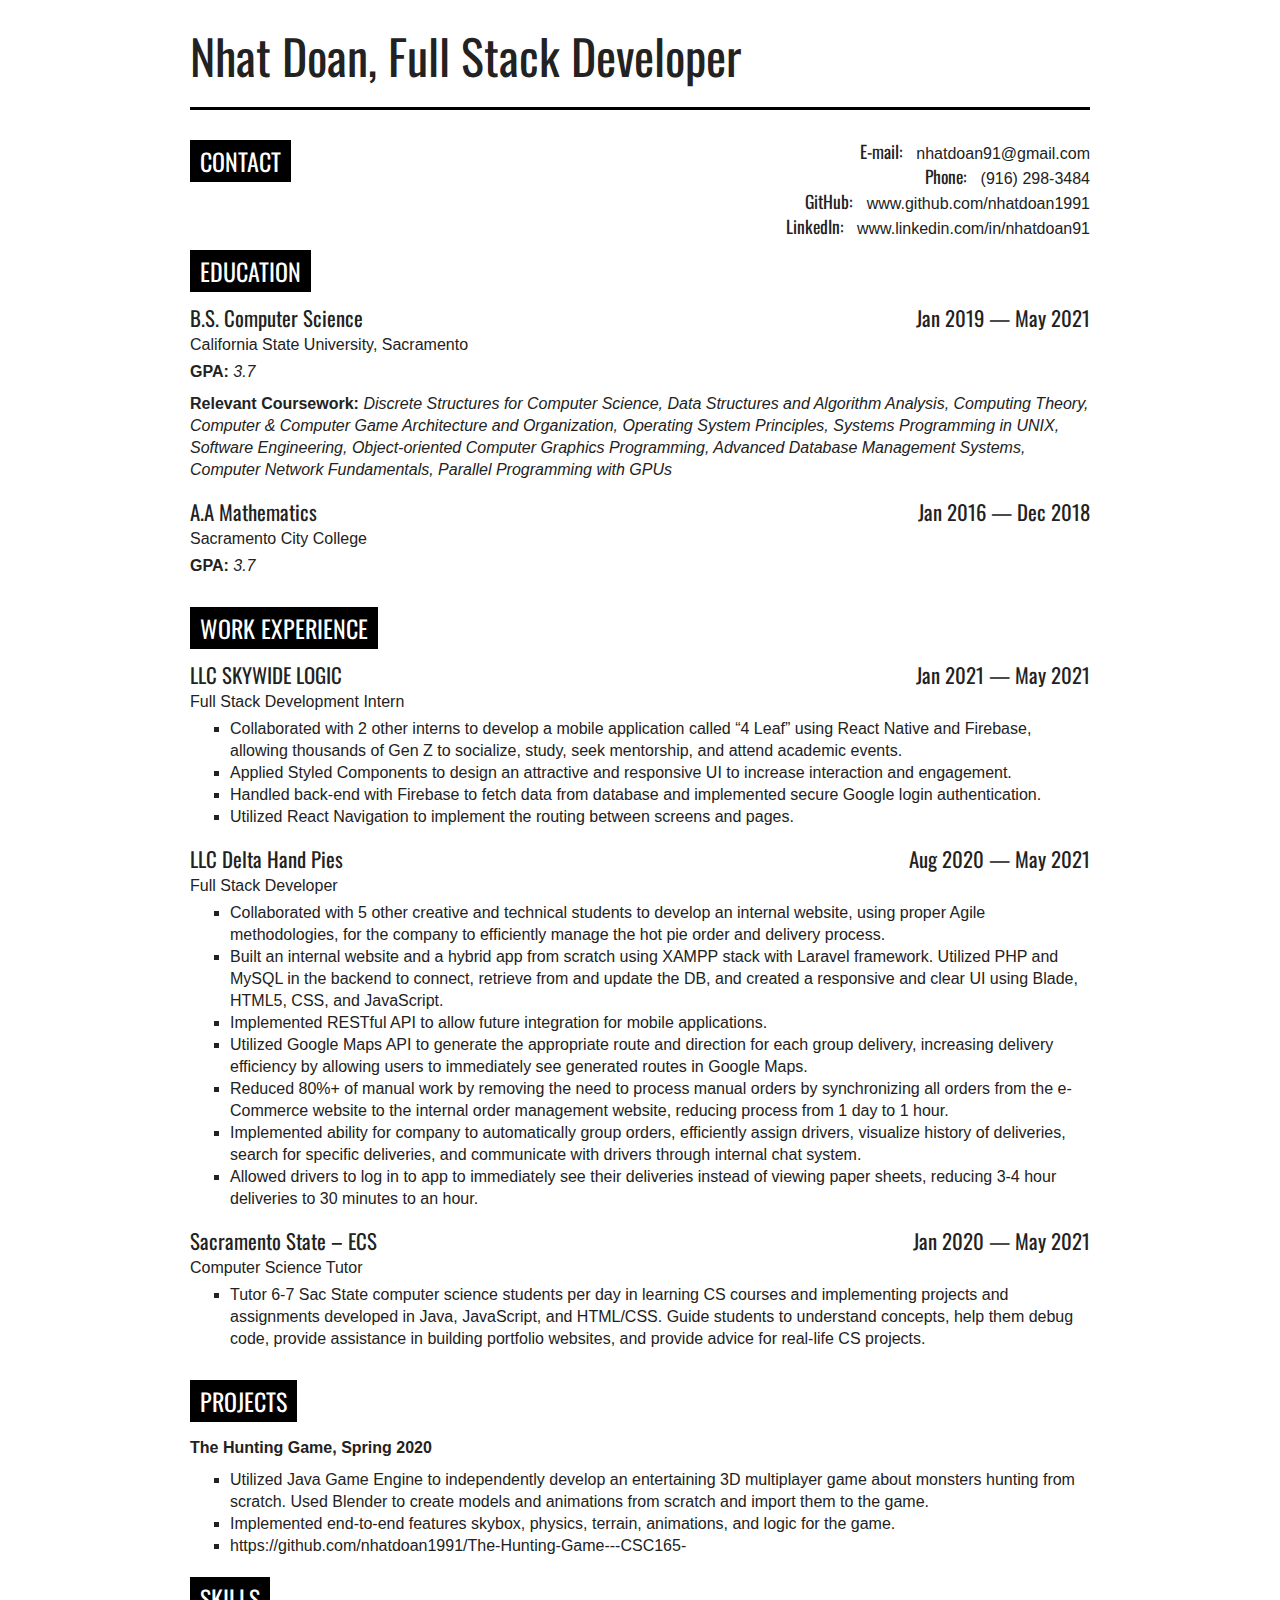
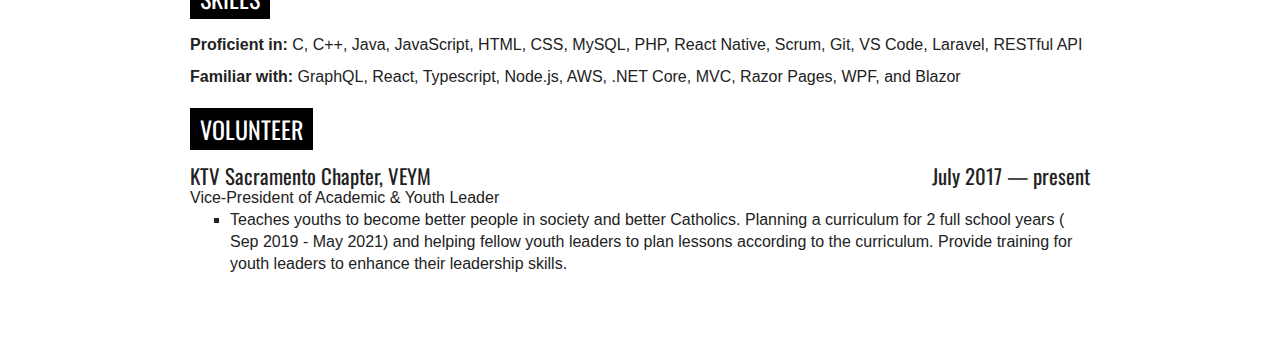
==== commit cbf4cfd7: "Update index.html" ====
--- a/index.html
+++ b/index.html
@@ -1,375 +1,467 @@
 <!DOCTYPE html>
 <html>
-    <head>
-        <link rel="stylesheet" href="queue.css">
-        <link rel="stylesheet" href="modal.css">
-        <link rel="stylesheet" href="nav.css">
-        <link rel="stylesheet" href="dropdown.css">
-        <link rel="stylesheet" href="https://cdnjs.cloudflare.com/ajax/libs/font-awesome/5.15.1/css/all.min.css">
-        <title >Delta Hand Pie Internal-Queue </title>
-    </head>
-<body>
-    <header>
-        <nav>
-			<div class="container">
-			<div class="nav-brand"> 
-				<img src="logo.png" alt="">
-				<h2>Delta Hand Pies</h2>
-			</div>
-			<ul>
-				<li><a href="list.html">List</a></li>
-				<li><a href="queue.html">Queue</a></li>
-				<li><a href="#">History</a></li>
-				<li><a href="index.html">Logout</a></li>
-			</ul>
-			</div>
-		</nav>
-    </header>
-    <div class="container content">
-        <h2 class ="content-heading"></i>ORDER QUEUE</h2>
-        <div class = "content-label">
-            <h2 class="queue-heading">
-                </i> In Queue</h2>
-            <div class="newGroup">
-                <button id="modal-btn" type="button" class = "button button-add">
-                    <i class="fa fa-plus"></i>
-                    New Group
-                </button>
-            </div>
-            
-            <div dra id="my-modal" class="modal">
-                <div class="modal-content">
-                 <div class="modal-header">
-                <span class="close">&times;</span>
-                 <h2>Create New Group</h2>
-                </div>
-                <div class="modal-body">
-                    <form>
-                        <fieldset>
-                          <legend>New Group</legend>
-                          <p>
-                            <label>Group Name:</label>
-                            <input type = "text"
-                                   id = "newGroupName" 
-                                   placeholder="Enter Group Name"
-                                   onkeyup="getName()">
-                        </fieldset>
-                      </form>
-                </div>
-                <div class="modal-footer">
-                    <button id="create-group" type="button" class = "button button-hold" onclick="addGroup()">
-                        <i class="fa fa-check" aria-hidden="true"></i>
-                        OK
-                </button>
-                <button id ="close" type="button" class = "button button-hold">
-                    <i class="fa fa-times" aria-hidden="true"></i>
-                        Cancel
-                </button>
-                
-                 </div>
-                </div>
-            </div>
-            <button id="dragble-button" type="button" class = "button button-hold">
-                <i id="unlockIcon" class="fa fa-unlock-alt" aria-hidden="true"></i>
-                Drag Mode
-            </button>
-            <div class="search-box">
-                <input id="mySearchInput" type = "text" placeholder="Search..." onkeyup="filterTable()">
-                <i class="fa fa-search" aria-hidden="true"></i>
-            </div>
-            <div class="dropdown"> 
-                <button type="button" class = "button button-drop" onclick="dropDown()">
-               <i class="fa fa-list-ul" aria-hidden="true"></i>
-               Group By
-                </button>
-               <div id="myDropdown" class="dropdown-content">
-                <button type="button" class = "button button-dropDown" onclick="SortByDate()">
-                        Date
-                </button>
-                <button type="button" class = "button button-dropDown"onclick="SortByAddress()">
-                        Address
-                </button>
-               </div> 
-           </div>
-           
-        </div>
-     
-        <div class= "queue-catagories">
-            <h3 class = "queue-group-heading">
-                All Order</h3>
-            <table id="allOrderTable" class = "table-content">
-                <tr>
-                    <th>Order Number</th>
-                    <th>Name</th>
-                    <th>Item</th>
-                    <th>Address</th>
-                    <th>Action</th>
-                </tr>
-                <tr class="draggable" draggable="false" ondragstart="start()" ondragover="dragover()" ondrop="drop()">
-                    <td>00841</td>
-                    <td>Duane Wilson</td>
-                    <td>
-                        <p>Fairytale x2</p>
-                        <p>Hemly Pink Lady x2</p>
-                    </td>
-                    <td>95670</td>
-                    <td>
-                        <button class="button button-pop" onclick="pop(this)">
-                            <i class="fa fa-share" aria-hidden="true"></i></i>Pop
-                        </button>
-                    </td>
-                </tr>
-                <tr class="draggable" draggable="false" ondragstart="start()" ondragover="dragover()" ondrop="drop()">
-                    <td>00842</td>
-                    <td>Francis McKinney</td>
-                    <td>
-                        <p>Japanese Curry & Vegetables x2</p>
-                        <p>Peach& Prociutto x2</p>
-                    </td>
-                    <td>95811</td>
-                    <td>
-                        <button class="button button-pop"onclick="pop(this)">
-                            <i class="fa fa-share" aria-hidden="true"></i></i>Pop
-                        </button>
-                    </td>
-                </tr>
-                <tr class="draggable" draggable="false" ondragstart="start()" ondragover="dragover()"ondrop="drop()">
-                    <td>00845</td>
-                    <td>Ezekiel Sung</td>
-                    <td>
-                        <p>Japanese Curry & Vegetables x4</p></td>
-                    <td>95670</td>
-                    <td>
-                        <button class="button button-pop"onclick="pop(this)">
-                            <i class="fa fa-share" aria-hidden="true"></i></i>Pop
-                        </button>
-                    </td>
-                </tr>
-                <tr class="draggable" draggable="false" ondragstart="start()" ondragover="dragover()"ondrop="drop()">
-                    <td>00843</td>
-                    <td>Kris Helmets</td>
-                    <td>
-                        <p>Hemly Fuji Apple x2</p>
-                        <p>Japanese Curry & Vegetable x2</p>
-                    </td>
-                    <td>95825</td>
-                    <td>
-                        <button class="button button-pop"onclick="pop(this)">
-                            <i class="fa fa-share" aria-hidden="true"></i></i>Pop
-                        </button>
-                    </td>
-                </tr>
-                <tr class="draggable" draggable="false" ondragstart="start()" ondragover="dragover()"ondrop="drop()">
-                    <td>00844</td>
-                    <td>Omamouwa Shinderou</td>
-                    <td>
-                        <p>Hemly Fuji Apple x2</p>
-                        <p>Japanese Curry & Vegetable x2</p>
-                    </td>
-                    <td>95825</td>
-                    <td>
-                        <button class="button button-pop"onclick="pop(this)">
-                            <i class="fa fa-share" aria-hidden="true"></i></i>Pop
-                        </button>
-                    </td>
-                </tr>
-            </table>
-        </div>
-         
-        <button id="modal-btn1"  type="button" class = "button button-normal">
-            Review Order
-        </button>
-        <div dra id="my-modal1" class="modal">
-            <div class="modal-content">
-             <div class="modal-header">
-            <span class="close1">&times;</span>
-             <h2>Review Order</h2>
-            </div>
-            <div class="modal-body">
-                <form>
-                    <fieldset>
-                      <legend>All Group Order</legend>
-                      <h3 class = "queue-group-heading">
-                        95670</h3>
-                        <table class = "table-content">
-                            <tr>
-                                <th>Order Number</th>
-                                <th>Name</th>
-                                <th>Item</th>
-                                <th>Address</th>
-    
-                            </tr>
-                            <tr class="draggable" draggable="false" ondragstart="start()" ondragover="dragover()">
-                                <td>00841</td>
-                                <td>Duane Wilson</td>
-                                <td>
-                                    <p>Fairytale x2</p>
-                                    <p>Hemly Pink Lady x2</p>
-                                </td>
-                                <td>95670</td>
-                             
-                            </tr>
-                            
-                            <tr class="draggable" draggable="false" ondragstart="start()" ondragover="dragover()"> 
-                                <td>00845</td>
-                                <td>Ezekiel Sung</td>
-                                <td>
-                                    <p>Japanese Curry & Vegetables x4</p></td>
-                                <td>95670</td>
-                              
-                            </tr>
-                          
-                        </table>
-                    <h3 class = "queue-group-heading">
-                        <i class="fa fa-table" aria-hidden="true"></i> 95811</h3>
-                    <table class = "table-content">
-                        <tr>
-                            <th>Order Number</th>
-                            <th>Name</th>
-                            <th>Item</th>
-                            <th>Address</th>
-                           
-                        </tr>
-                        <tr class="draggable" draggable="false" ondragstart="start()" ondragover="dragover()">
-                            <td>00842</td>
-                            <td>Francis McKinney</td>
-                            <td>
-                                <p>Japanese Curry & Vegetables x2</p>
-                                <p>Peach& Prociutto x2</p>
-                            </td>
-                            <td>95811</td>
-                          
-                        </tr>
-                      
-                          
-                    </table>
-                    <h3 class = "queue-group-heading">
-                        <i class="fa fa-table" aria-hidden="true"></i> 95825</h3>
-                    <table class = "table-content">
-                        <tr>
-                            <th>Order Number</th>
-                            <th>Name</th>
-                            <th>Item</th>
-                            <th>Address</th>
-                            
-                        </tr>
-                        <tr class="draggable" draggable="false" ondragstart="start()" ondragover="dragover()">
-                            <td>00843</td>
-                            <td>Kris Helmets</td>
-                            <td>
-                                <p>Hemly Fuji Apple x2</p>
-                                <p>Japanese Curry & Vegetable x2</p>
-                            </td>
-                            <td>95825</td>
-                            
-                        </tr>
-                        <tr class="draggable" draggable="false" ondragstart="start()" ondragover="dragover()">
-                            <td>00844</td>
-                            <td>Omamouwa Shinderou</td>
-                            <td>
-                                <p>Hemly Fuji Apple x2</p>
-                                <p>Japanese Curry & Vegetable x2</p>
-                            </td>
-                            <td>95825</td>
-                           
-                        </tr>
-                    </table> 
-                    </fieldset>
-                  </form>
-            </div>
-            <div class="modal-footer">
-            <button id="create-group" type="button" class = "button button-hold" onclick="pushOrder()">
-                    <i class="fa fa-check" aria-hidden="true"></i>
-                    Push Order
-            </button>
-            <button id ="close1" type="button" class = "button button-hold">
-                <i class="fa fa-times" aria-hidden="true"></i>
-                    Cancel
-            </button>
-            
-             </div>
-            </div>
-        </div>             
-                    
-            <div class="queue-catagories">
-                <h2 class="queue-heading">
-                    </i> In Delivery</h2>
-            
-            <h3 class = "queue-group-heading">
-                Fri 11/20 </h3>
-            <table class = "table-content">
-                <tr>
-                    <th>Order Number</th>
-                    <th>Name</th>
-                    <th>Item</th>
-                    <th>Address</th>
-                    <th>Status</th>
-                </tr>
-                <tr>
-                    <td>00841</td>
-                    <td>Duane Wilson</td>
-                    <td>
-                        <p>Fairytale x2</p>
-                        <p>Hemly Pink Lady x2</p>
-                    </td>
-                    <td>95619</td>
-                    <td class="status completed">
-                        <i class="fa fa-check"></i>Completed
-                    </td>
-                </tr>
-                <tr>
-                    <td>00842</td>
-                    <td>Francis McKinney</td>
-                    <td>
-                        <p>Japanese Curry & Vegetables x2</p>
-                        <p>Peach& Prociutto x2</p>
-                    </td>
-                    <td>95811</td>
-                    <td class="status completed">
-                        <i class="fa fa-check"></i>Completed
-                    </td>
-                </tr>
-                <tr>
-                    <td>00845</td>
-                    <td>Ezekiel Sung</td>
-                    <td>
-                        <p>Japanese Curry & Vegetables x4</p></td>
-                    <td>95619</td>
-                    <td class="status completed">
-                        <i class="fa fa-check"></i>Completed
-                    </td>
-                </tr>
-                <tr>
-                    <td>00843</td>
-                    <td>Kris Helmets</td>
-                    <td>
-                        <p>Hemly Fuji Apple x2</p>
-                        <p>Japanese Curry & Vegetable x2</p>
-                    </td>
-                    <td>95825</td>
-                    <td class="status unfulfilled">
-                        <i class="fa fa-times"></i>Unfulfilled
-                    </td>
-                </tr>
-                <tr>
-                    <td>00844</td>
-                    <td>Omamouwa Shinderou</td>
-                    <td>
-                        <p>Hemly Fuji Apple x2</p>
-                        <p>Japanese Curry & Vegetable x2</p>
-                    </td>
-                    <td>95825</td>
-                    <td class="status completed">
-                        <i class="fa fa-check"></i>Completed
-                    </td>
-                </tr>
-            </table>
-        </div>
+  <head>
+    <title>Nhat Doan Resume</title>
+    <meta http-equiv="Content-Type" content="text/html; charset=utf-8" />
+    <link
+      href="http://fonts.googleapis.com/css?family=Oswald"
+      rel="stylesheet"
+      type="text/css"
+    />
+    <style type="text/css">
+      body {
+        background: #fff;
+        margin: 0;
+        padding: 0;
+
+        font-family: "Helvetica Neue", Helvetica, Arial, sans-serif;
+        line-height: 22px;
+        font-size: 16px;
+
+        color: #222;
+      }
+
+      h1,
+      h2,
+      h3,
+      h4 {
+        font-family: "Oswald", Impact, Helvetica, Arial, sans-serif;
+        font-weight: normal;
+        margin: 0 0 15px 0;
+        padding: 0;
+      }
+      h1 {
+        font-size: 300%;
+      }
+      h2 {
+        font-size: 210%;
+      }
+      h3 {
+        font-size: 130%;
+      }
+
+      p {
+        margin: 0 0 10px 0;
+      }
+
+      ul {
+        margin: 0;
+        list-style-type: square;
+      }
+      a {
+        color: #222;
+      }
+      /* ________________________________________________________ */
+      .rtl {
+        direction: rtl;
+      }
+      .clear {
+        clear: both;
+      }
+
+      #main {
+        background: #fff;
+        width: 900px;
+        padding: 35px;
+        margin: 0 auto 15px auto;
+        overflow: hidden;
+
+        box-shadow: none;
+      }
+
+      #title {
+        line-height: 42px;
+        border-bottom: 3px solid #000;
+        padding-bottom: 30px;
+        margin: 0px 0 30px 0;
+      }
+
+      #credit {
+        margin-bottom: 20px;
+        font-size: 11px;
+        color: #999;
+        text-align: center;
+      }
+      #credit a {
+        color: #999;
+      }
+
+      p label {
+        font-family: "Oswald", Helvetica, Arial, serif;
+
+        font-size: 110%;
+        margin-right: 10px;
+      }
+      p label span.colon {
+        display: inline;
+      }
+
+      .section {
+        margin-bottom: 10px;
+      }
+      .section .set {
+      }
+      .item {
+        margin: 0 0 20px 0;
+      }
+
+      /*  _____________________________ */
+      .section .title {
+        text-transform: uppercase;
+        font-size: 150%;
+
+        padding: 10px 10px;
+        margin: 0 auto 15px auto;
+
+        display: inline-block;
+        background: #000;
+        color: #fff;
+      }
+      .section .set h3 {
+        margin: 0;
+      }
+
+      .basic-info {
+        border-top: 0;
+      }
+      .section.basic-info .title {
+        float: left;
+        border: 0;
+      }
+      .basic-info .set {
+        float: right;
+        width: 70%;
+      }
+      .basic-info .address {
+        width: 40%;
+        float: left;
+      }
+      .basic-info .r {
+        float: right;
+        width: 60%;
+        text-align: right;
+      }
+      .basic-info label {
+        font-family: "Oswald", Helvetica, Arial, serif;
+      }
+      .basic-info label,
+      .basic-info span {
+        display: inline !important;
+      }
+      .basic-info p {
+        margin: 0;
+      }
+
+      .section span.value {
+        display: block;
+      }
+      .section h3 span.l,
+      .section span.r {
+        width: 49%;
+        float: left;
+      }
+      .section span.r {
+        float: right;
+        text-align: right;
+      }
+      .section-education .school,
+      .section-work .job_title {
+        font-size: 100%;
+        display: block;
+        margin: 5px 0 5px 0;
+      }
+
+      #photo {
+        width: 160px;
+        height: 200px;
+        overflow: hidden;
+        float: left;
+        margin-top: 4px;
+        border-radius: 4px;
+      }
+      #photo img {
+        width: 100%;
+        height: auto;
+      }
+      .header.photo {
+        margin-left: 190px;
+      }
+      .header.photo #title {
+        text-align: left;
+      }
+      .header.photo .basic-info {
+        float: none;
+        padding: 0;
+      }
+
+      @media screen and (max-width: 950px) {
+        body {
+          background: #fff;
+        }
+        #main {
+          box-shadow: none;
+          padding: 0;
+          padding: 5px;
+        }
+      }
+    </style>
+  </head>
+  <body class="lang-">
+    <div id="main">
+      <h1 id="title">Nhat Doan, Full Stack Developer</h1>
+      <div class="basic-info section">
+        <h2 class="title">Contact</h2>
+        <div class="set">
+          <div class="r">
+            <p class="email">
+              <label>E-mail<span class="colon">:</span></label>
+              <span class="value">nhatdoan91@gmail.com</span>
+            </p>
+            <p class="phone">
+              <label>Phone<span class="colon">:</span></label>
+              <span class="value">(916) 298-3484</span>
+            </p>
+            <p class="website">
+              <label>GitHub<span class="colon">:</span></label>
+              <span class="value">www.github.com/nhatdoan1991</span>
+            </p>
+            <p class="website">
+              <label>LinkedIn<span class="colon">:</span></label>
+              <span class="value"> www.linkedin.com/in/nhatdoan91</span>
+            </p>
+          </div>
+          <div class="clear"></div>
+        </div>
+        <div class="clear"></div>
+      </div>
+      <div class="section section-education">
+        <h2 class="title">Education</h2>
+        <div class="set">
+          <div class="item">
+            <h3>
+              <span class="course l">B.S. Computer Science</span>
+              <span class="date r">Jan 2019 &mdash; May 2021</span>
+            </h3>
+            <div class="clear"></div>
+            <span class="school">California State University, Sacramento</span>
+            <div class="info">
+              <p><b>GPA: </b><i>3.7</i></p>
+              <p>
+                <b>Relevant Coursework: </b
+                ><i
+                  >Discrete Structures for Computer Science, Data Structures and
+                  Algorithm Analysis, Computing Theory, Computer &amp; Computer
+                  Game Architecture and Organization, Operating System
+                  Principles, Systems Programming in UNIX, Software Engineering,
+                  Object-oriented Computer Graphics Programming, Advanced
+                  Database Management Systems, Computer Network Fundamentals,
+                  Parallel Programming with GPUs</i
+                >
+              </p>
+            </div>
+            <span class="clear"> </span>
+          </div>
+
+          <div class="item">
+            <h3>
+              <span class="course l">A.A Mathematics</span>
+              <span class="date r">Jan 2016 &mdash; Dec 2018</span>
+            </h3>
+            <div class="clear"></div>
+            <span class="school">Sacramento City College</span>
+            <div class="info">
+              <p><b>GPA: </b><i>3.7</i></p>
+            </div>
+            <span class="clear"> </span>
+          </div>
+        </div>
+        <div class="clear"></div>
+      </div>
+
+      <div class="section section-work">
+        <h2 class="title">Work experience</h2>
+        <div class="set">
+          <div class="item">
+            <h3>
+              <span class="company l">LLC SKYWIDE LOGIC</span>
+              <span class="date r">Jan 2021 &mdash; May 2021</span>
+            </h3>
+            <div class="clear"></div>
+            <span class="job_title">Full Stack Development Intern</span>
+            <div class="info">
+              <ul>
+                <li>
+                  Collaborated with 2 other interns to develop a mobile
+                  application called “4 Leaf” using React Native and Firebase,
+                  allowing thousands of Gen Z to socialize, study, seek
+                  mentorship, and attend academic events.
+                </li>
+                <li>
+                  Applied Styled Components to design an attractive and
+                  responsive UI to increase interaction and engagement.
+                </li>
+                <li>
+                  Handled back-end with Firebase to fetch data from database and
+                  implemented secure Google login authentication.
+                </li>
+                <li>
+                  Utilized React Navigation to implement the routing between
+                  screens and pages.
+                </li>
+              </ul>
+            </div>
+            <div class="clear"></div>
+          </div>
+
+          <div class="item">
+            <h3>
+              <span class="company l">LLC Delta Hand Pies</span>
+              <span class="date r">Aug 2020 &mdash; May 2021</span>
+            </h3>
+            <div class="clear"></div>
+            <span class="job_title">Full Stack Developer</span>
+            <div class="info">
+              <ul>
+                <li>
+                  Collaborated with 5 other creative and technical students to
+                  develop an internal website, using proper Agile methodologies,
+                  for the company to efficiently manage the hot pie order and
+                  delivery process.
+                </li>
+                <li>
+                  Built an internal website and a hybrid app from scratch using
+                  XAMPP stack with Laravel framework. Utilized PHP and MySQL in
+                  the backend to connect, retrieve from and update the DB, and
+                  created a responsive and clear UI using Blade, HTML5, CSS, and
+                  JavaScript.
+                </li>
+                <li>
+                  Implemented RESTful API to allow future integration for mobile
+                  applications.
+                </li>
+                <li>
+                  Utilized Google Maps API to generate the appropriate route and
+                  direction for each group delivery, increasing delivery
+                  efficiency by allowing users to immediately see generated
+                  routes in Google Maps.
+                </li>
+                <li>
+                  Reduced 80%+ of manual work by removing the need to process
+                  manual orders by synchronizing all orders from the e-Commerce
+                  website to the internal order management website, reducing
+                  process from 1 day to 1 hour.
+                </li>
+                <li>
+                  Implemented ability for company to automatically group orders,
+                  efficiently assign drivers, visualize history of deliveries,
+                  search for specific deliveries, and communicate with drivers
+                  through internal chat system.
+                </li>
+                <li>
+                  Allowed drivers to log in to app to immediately see their
+                  deliveries instead of viewing paper sheets, reducing 3-4 hour
+                  deliveries to 30 minutes to an hour.
+                </li>
+              </ul>
+            </div>
+            <div class="clear"></div>
+          </div>
+
+          <div class="item">
+            <h3>
+              <span class="company l">Sacramento State – ECS</span>
+              <span class="date r">Jan 2020 &mdash; May 2021</span>
+            </h3>
+            <div class="clear"></div>
+            <span class="job_title">Computer Science Tutor</span>
+            <div class="info">
+              <ul>
+                <li>
+                  Tutor 6-7 Sac State computer science students per day in
+                  learning CS courses and implementing projects and assignments
+                  developed in Java, JavaScript, and HTML/CSS. Guide students to
+                  understand concepts, help them debug code, provide assistance
+                  in building portfolio websites, and provide advice for
+                  real-life CS projects.
+                </li>
+              </ul>
+            </div>
+            <div class="clear"></div>
+          </div>
+        </div>
+        <div class="clear"></div>
+      </div>
+      <div class="section section-1621812459436">
+        <h2 class="title">Projects</h2>
+        <div class="set">
+          <div class="item">
+            <span class="info"
+              ><p>
+                <b>The Hunting Game</b><span><b>, </b></span
+                ><b>Spring 2020</b>
+              </p>
+              <ul>
+                <li>
+                  Utilized Java Game Engine to independently develop an
+                  entertaining 3D multiplayer game about monsters hunting from
+                  scratch. Used Blender to create models and animations from
+                  scratch and import them to the game.
+                </li>
+                <li>
+                  Implemented end-to-end features skybox, physics, terrain,
+                  animations, and logic for the game.
+                </li>
+                <li>
+                  <span
+                    ><span
+                      >https://github.com/nhatdoan1991/The-Hunting-Game---CSC165-</span
+                    ></span
+                  >
+                </li>
+              </ul></span
+            >
+          </div>
+        </div>
+        <div class="clear"></div>
+      </div>
+      <div class="section section-1621812549469">
+        <h2 class="title">Skills</h2>
+        <div class="set">
+          <div class="item">
+            <span class="info"
+              ><p>
+                <b>Proficient in:</b> C, C++, Java, JavaScript, HTML, CSS,
+                MySQL, PHP, React Native, Scrum, Git, VS Code, Laravel, RESTful API
+              </p>
+              <p><b>Familiar with:</b> GraphQL, React, Typescript, Node.js, AWS, .NET Core, MVC, Razor Pages, WPF, and Blazor </p></span
+            >
+          </div>
+        </div>
+        <div class="clear"></div>
+      </div>
+      <div class="section section-1621812549469">
+        <h2 class="title">Volunteer</h2>
+        <div class="set">
+          <div class="item">
+            <h3>
+              <span class="company l">KTV Sacramento Chapter, VEYM</span>
+              <span class="date r">July 2017 &mdash; present</span>
+            </h3>
+            <div class="clear"></div>
+            <span class="job_title">Vice-President of Academic & Youth Leader</span>
+            <div class="info">
+              <ul>
+                <li>
+                  Teaches youths to become better people in society and better Catholics. Planning a curriculum for 2 full school years ( Sep 2019 - May 2021)
+                   and helping fellow youth leaders to plan lessons according to the curriculum. Provide training for youth leaders to enhance their leadership skills. 
+                </li>
+              </ul>
+            </div>
+            <div class="clear"></div>
+          </div>
+        </div>
+        <div class="clear"></div>
+      </div>
     </div>
- 
-        
-    <script src ="main.js">
-    </script>
-</body>
-
+  </body>
 </html>
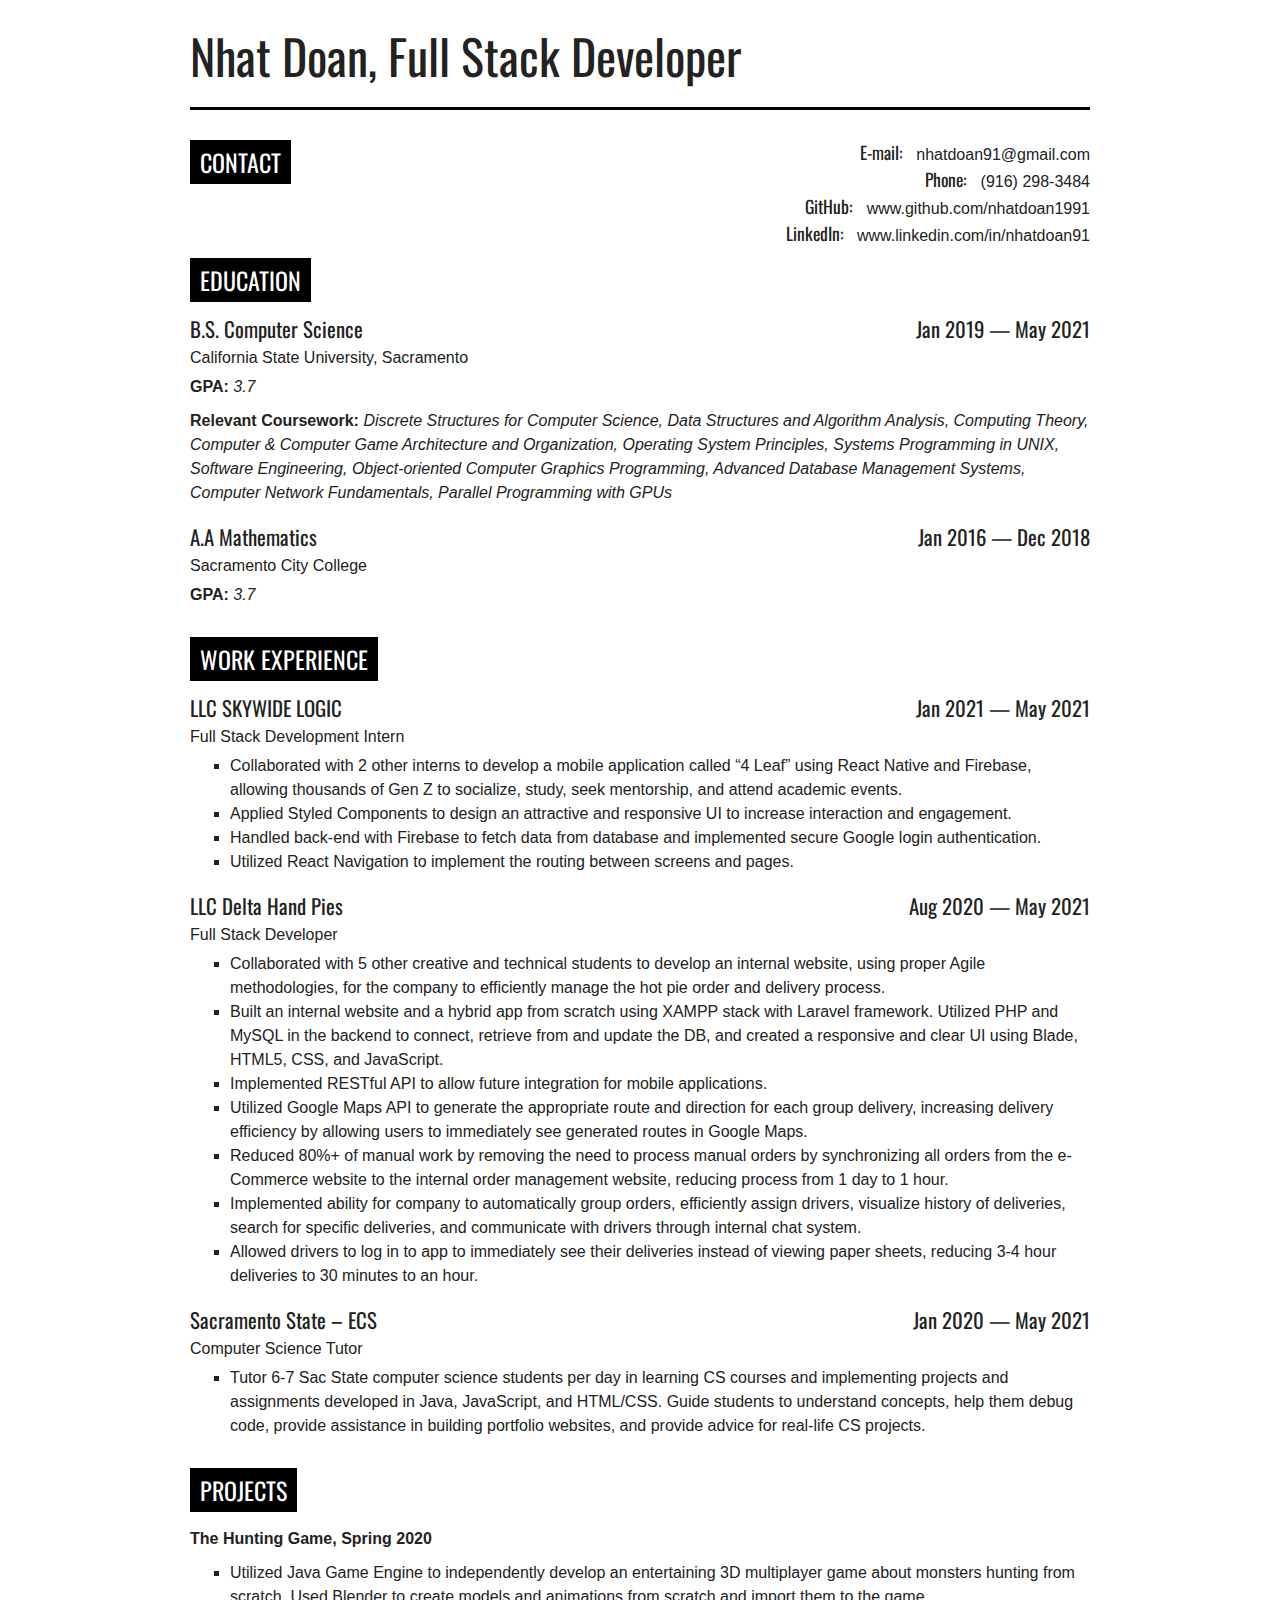
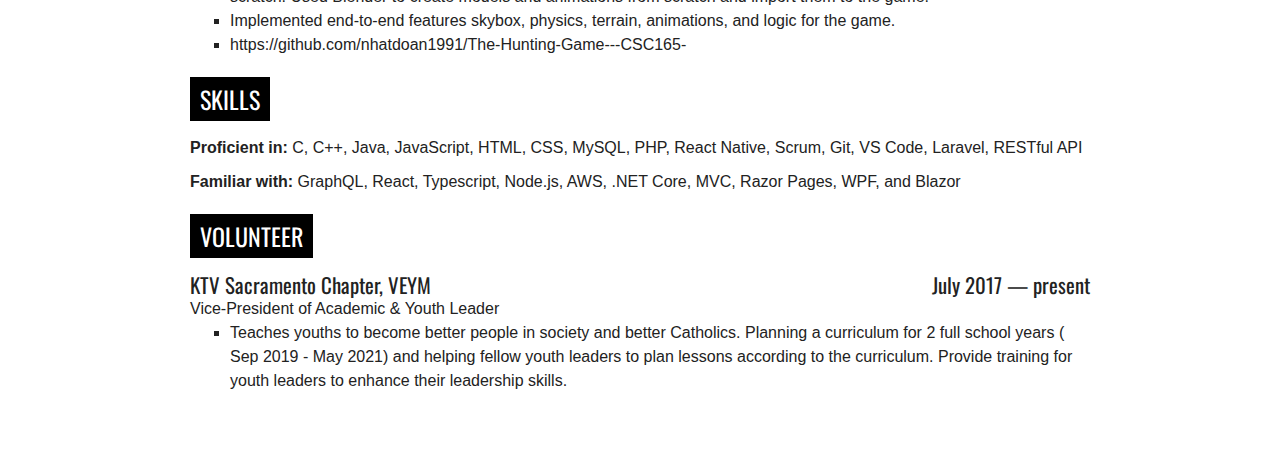
==== commit e3bb9d07: "Update index.html" ====
--- a/index.html
+++ b/index.html
@@ -15,7 +15,7 @@
         padding: 0;
 
         font-family: "Helvetica Neue", Helvetica, Arial, sans-serif;
-        line-height: 22px;
+        line-height: 24px;
         font-size: 16px;
 
         color: #222;
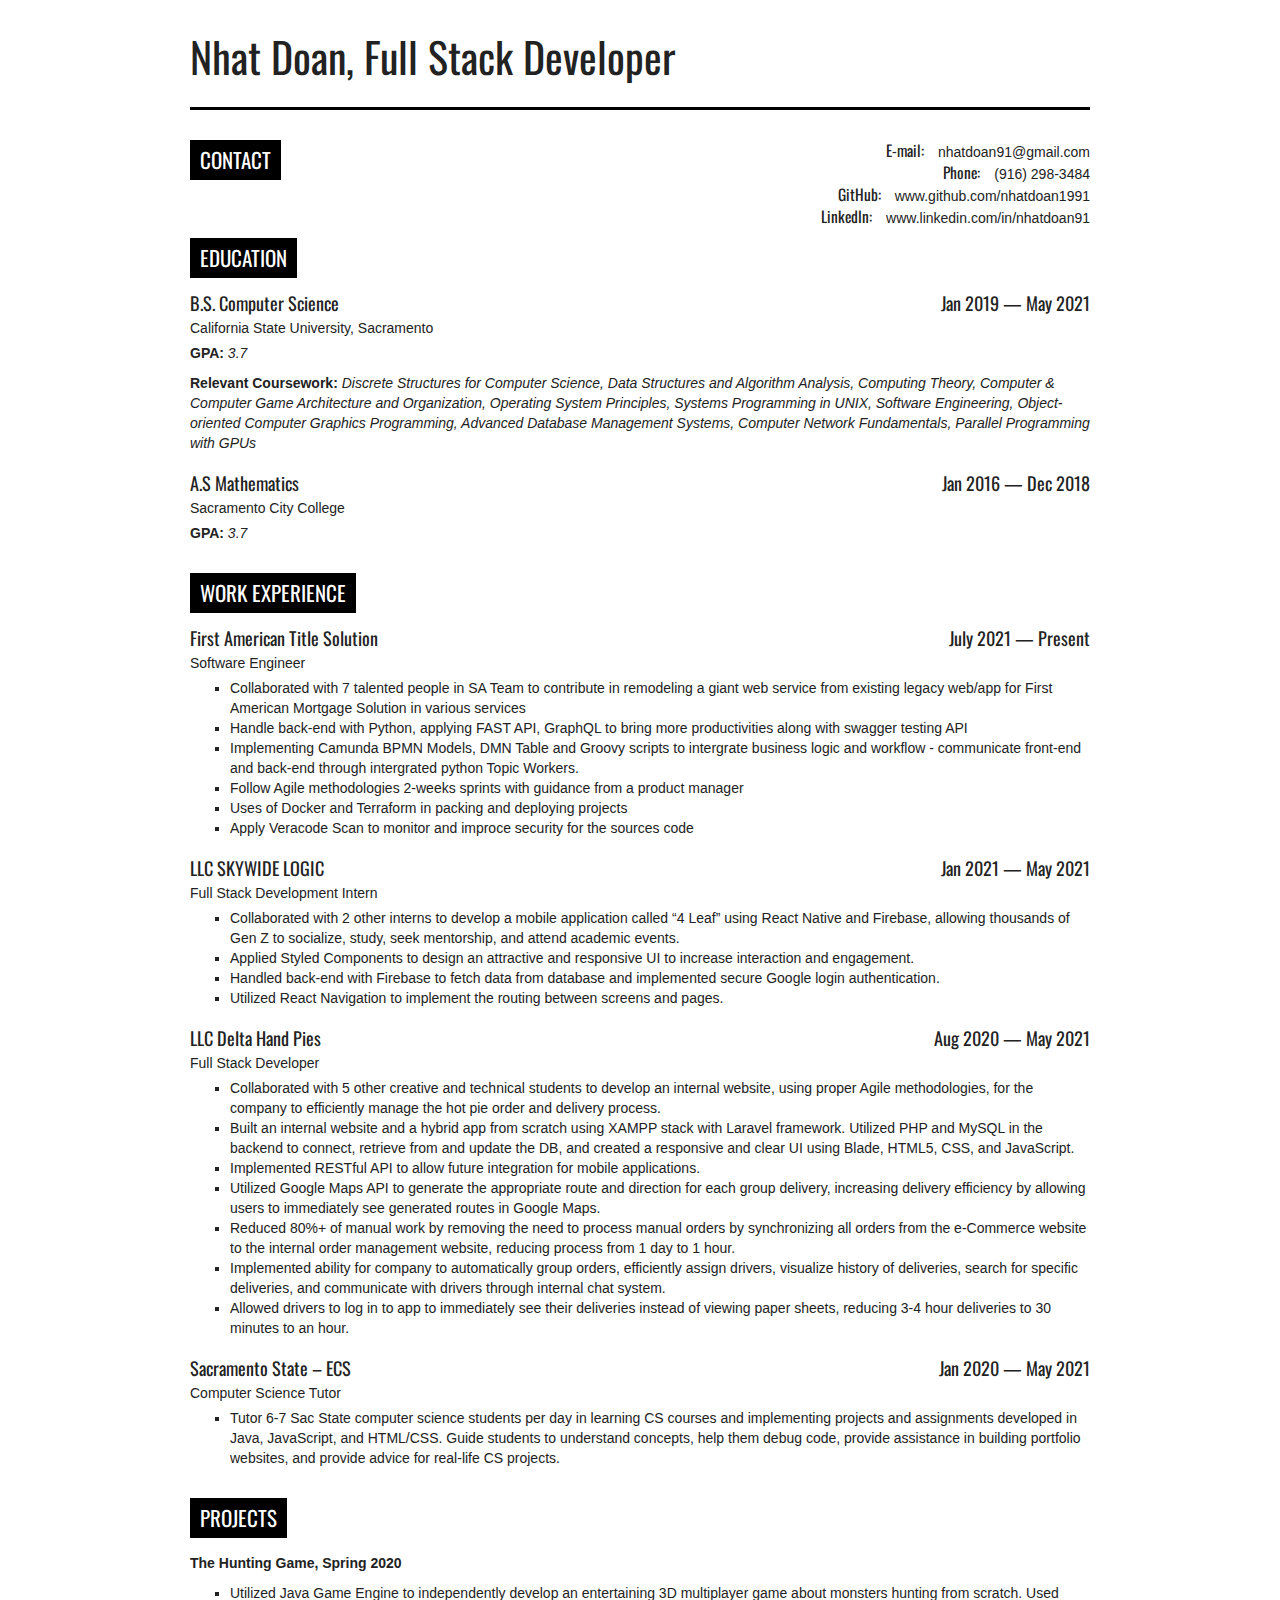
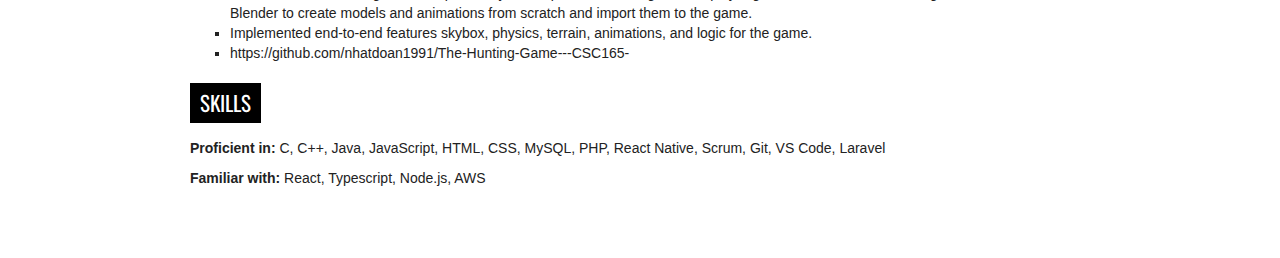
==== commit 20d279c9: "Update index.html" ====
--- a/index.html
+++ b/index.html
@@ -15,8 +15,8 @@
         padding: 0;
 
         font-family: "Helvetica Neue", Helvetica, Arial, sans-serif;
-        line-height: 24px;
-        font-size: 16px;
+        line-height: 20px;
+        font-size: 14px;
 
         color: #222;
       }
@@ -264,7 +264,7 @@
 
           <div class="item">
             <h3>
-              <span class="course l">A.A Mathematics</span>
+              <span class="course l">A.S Mathematics</span>
               <span class="date r">Jan 2016 &mdash; Dec 2018</span>
             </h3>
             <div class="clear"></div>
@@ -281,6 +281,40 @@
       <div class="section section-work">
         <h2 class="title">Work experience</h2>
         <div class="set">
+          <div class="item">
+            <h3>
+              <span class="company l">First American Title Solution</span>
+              <span class="date r">July 2021 &mdash; Present</span>
+            </h3>
+            <div class="clear"></div>
+            <span class="job_title">Software Engineer</span>
+            <div class="info">
+              <ul>
+                <li>
+                  Collaborated with 7 talented people in SA Team to contribute in remodeling a giant web service 
+                  from existing legacy web/app for First American Mortgage Solution in various services 
+                </li>
+                <li>
+                  Handle back-end with Python, applying FAST API, GraphQL to bring more productivities 
+                  along with swagger testing API
+                </li>
+                <li>
+                  Implementing Camunda BPMN Models, DMN Table and Groovy scripts to intergrate business logic 
+                  and workflow - communicate front-end and back-end through intergrated python Topic Workers. 
+                </li>
+                <li>
+                  Follow Agile methodologies 2-weeks sprints with guidance from a product manager 
+                </li>
+                <li>
+                  Uses of Docker and Terraform in packing and deploying projects 
+                </li>
+                <li>
+                  Apply Veracode Scan to monitor and improce security for the sources code
+                </li>
+              </ul>
+            </div>
+            <div class="clear"></div>
+          </div>
           <div class="item">
             <h3>
               <span class="company l">LLC SKYWIDE LOGIC</span>
@@ -431,33 +465,10 @@
             <span class="info"
               ><p>
                 <b>Proficient in:</b> C, C++, Java, JavaScript, HTML, CSS,
-                MySQL, PHP, React Native, Scrum, Git, VS Code, Laravel, RESTful API
+                MySQL, PHP, React Native, Scrum, Git, VS Code, Laravel
               </p>
-              <p><b>Familiar with:</b> GraphQL, React, Typescript, Node.js, AWS, .NET Core, MVC, Razor Pages, WPF, and Blazor </p></span
+              <p><b>Familiar with:</b> React, Typescript, Node.js, AWS</p></span
             >
-          </div>
-        </div>
-        <div class="clear"></div>
-      </div>
-      <div class="section section-1621812549469">
-        <h2 class="title">Volunteer</h2>
-        <div class="set">
-          <div class="item">
-            <h3>
-              <span class="company l">KTV Sacramento Chapter, VEYM</span>
-              <span class="date r">July 2017 &mdash; present</span>
-            </h3>
-            <div class="clear"></div>
-            <span class="job_title">Vice-President of Academic & Youth Leader</span>
-            <div class="info">
-              <ul>
-                <li>
-                  Teaches youths to become better people in society and better Catholics. Planning a curriculum for 2 full school years ( Sep 2019 - May 2021)
-                   and helping fellow youth leaders to plan lessons according to the curriculum. Provide training for youth leaders to enhance their leadership skills. 
-                </li>
-              </ul>
-            </div>
-            <div class="clear"></div>
           </div>
         </div>
         <div class="clear"></div>
